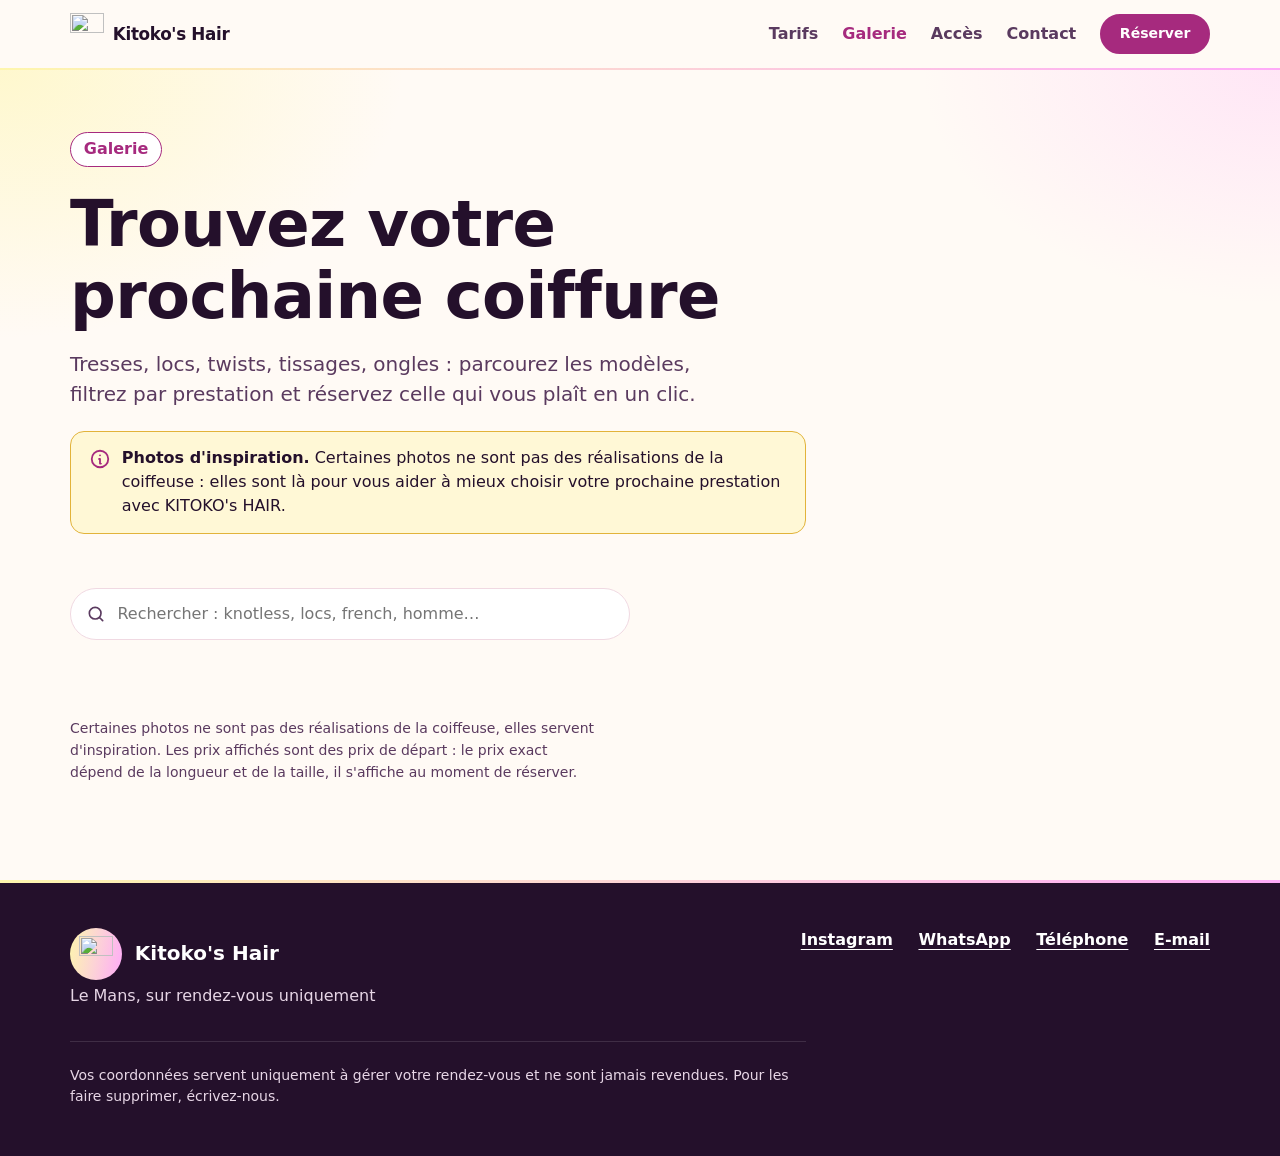
==== galerie.html @ 74fdc3ea "Catalogue et galerie : French curly et Shuku à part, Passion twist par longueur et taille, Pose de f" ====
<!doctype html>
<html lang="fr">
<head>
  <meta charset="utf-8">
  <meta name="viewport" content="width=device-width, initial-scale=1">
  <title>Galerie — KITOKO's HAIR, tresses, locs et ongles au Mans</title>
  <meta name="description" content="Photos des coiffures, tresses, locs, twists, tissages et ongles proposés par KITOKO's HAIR au Mans. Filtrez par prestation et réservez en ligne.">
  <meta name="theme-color" content="#24102B">
  <meta property="og:title" content="Galerie — KITOKO's HAIR">
  <meta property="og:description" content="Trouvez votre prochaine coiffure en images, puis réservez en ligne.">
  <meta property="og:type" content="website">
  <meta property="og:image" content="https://kitokoshair.github.io/assets/img/og-image.jpg">
  <meta property="og:url" content="https://kitokoshair.github.io/galerie.html">
  <link rel="icon" href="assets/img/favicon.png" type="image/png">
  <link rel="apple-touch-icon" href="assets/img/apple-touch-icon.png">
  <link rel="manifest" href="manifest.webmanifest">
  <meta name="apple-mobile-web-app-capable" content="yes">
  <meta name="mobile-web-app-capable" content="yes">
  <meta name="apple-mobile-web-app-title" content="Kitoko's Hair">
  <meta name="apple-mobile-web-app-status-bar-style" content="default">
  <link rel="preload" href="assets/fonts/unbounded-latin-wght-normal.woff2" as="font" type="font/woff2" crossorigin>
  <link rel="preload" href="assets/fonts/figtree-latin-wght-normal.woff2" as="font" type="font/woff2" crossorigin>
  <link rel="stylesheet" href="assets/css/style.css?v=20261115a">
</head>
<body class="page-galerie">
  <a class="skip" href="#galerie">Aller aux photos</a>

  <header class="top">
    <div class="wrap top__inner">
      <a class="brand" href="index.html" aria-label="KITOKO's HAIR, accueil">
        <img class="brand__mark" src="assets/img/kitoko-mark.png" alt="" width="112" height="139">
        <span class="brand__name">Kitoko's Hair</span>
      </a>
      <nav class="nav" aria-label="Navigation principale">
        <a href="index.html#tarifs">Tarifs</a>
        <a href="galerie.html" aria-current="page">Galerie</a>
        <a href="index.html#acces">Accès</a>
        <a href="index.html#contact">Contact</a>
      </nav>
      <a class="btn btn--small" href="index.html#reserver">Réserver</a>
    </div>
  </header>

  <main id="galerie">
    <section class="gallery-hero">
      <div class="wrap">
        <p class="hero__place">Galerie</p>
        <h1>Trouvez votre prochaine coiffure</h1>
        <p class="gallery-hero__lead">Tresses, locs, twists, tissages, ongles&nbsp;: parcourez les modèles, filtrez par prestation et réservez celle qui vous plaît en un clic.</p>
        <p class="inspi-note" role="note">
          <svg aria-hidden="true" width="22" height="22" viewBox="0 0 24 24" fill="none" stroke="currentColor" stroke-width="2" stroke-linecap="round" stroke-linejoin="round"><circle cx="12" cy="12" r="9"/><path d="M12 8h.01M11 12h1v5h1"/></svg>
          <span><strong>Photos d'inspiration.</strong> Certaines photos ne sont pas des réalisations de la coiffeuse&nbsp;: elles sont là pour vous aider à mieux choisir votre prochaine prestation avec KITOKO's HAIR.</span>
        </p>
      </div>
    </section>

    <section class="section gallery" aria-label="Photos des prestations">
      <div class="wrap">
        <div class="gallery__tools">
          <div class="gallery__search">
            <label class="visually-hidden" for="gallery-search">Rechercher une prestation</label>
            <svg aria-hidden="true" width="20" height="20" viewBox="0 0 24 24" fill="none" stroke="currentColor" stroke-width="2" stroke-linecap="round"><circle cx="11" cy="11" r="7"/><path d="M20 20l-3.5-3.5"/></svg>
            <input id="gallery-search" type="search" placeholder="Rechercher : knotless, locs, french, homme…" autocomplete="off" data-search>
            <button type="button" class="gallery__clear" aria-label="Effacer la recherche" data-search-clear hidden>
              <svg aria-hidden="true" width="18" height="18" viewBox="0 0 24 24" fill="none" stroke="currentColor" stroke-width="2.2" stroke-linecap="round"><path d="M6 6l12 12M18 6L6 18"/></svg>
            </button>
          </div>
          <div class="filters" role="group" aria-label="Filtrer par type de prestation" data-filters></div>
        </div>

        <p class="gallery__count" aria-live="polite" data-count></p>
        <ul class="shots" data-grid></ul>
        <div class="gallery__empty" data-empty hidden>
          <p><strong>Aucune photo ne correspond.</strong> Essayez un autre mot ou choisissez «&nbsp;Tout&nbsp;».</p>
          <p>Vous cherchez un modèle précis&nbsp;? Envoyez une photo à la coiffeuse sur Instagram ou WhatsApp, ou ajoutez le lien de la photo au moment de réserver.</p>
        </div>
        <p class="gallery__note">Certaines photos ne sont pas des réalisations de la coiffeuse, elles servent d'inspiration. Les prix affichés sont des prix de départ&nbsp;: le prix exact dépend de la longueur et de la taille, il s'affiche au moment de réserver.</p>
      </div>
    </section>
  </main>

  <dialog class="viewer" data-viewer aria-labelledby="viewer-title">
    <div class="viewer__box">
      <button type="button" class="viewer__close" aria-label="Fermer" data-viewer-close>
        <svg aria-hidden="true" width="22" height="22" viewBox="0 0 24 24" fill="none" stroke="currentColor" stroke-width="2.2" stroke-linecap="round"><path d="M6 6l12 12M18 6L6 18"/></svg>
      </button>
      <figure class="viewer__figure">
        <img data-viewer-img alt="">
      </figure>
      <div class="viewer__bar">
        <button type="button" class="viewer__nav" aria-label="Photo précédente" data-viewer-prev>
          <svg aria-hidden="true" width="22" height="22" viewBox="0 0 24 24" fill="none" stroke="currentColor" stroke-width="2.2" stroke-linecap="round" stroke-linejoin="round"><path d="M15 18l-6-6 6-6"/></svg>
        </button>
        <div class="viewer__info">
          <h2 id="viewer-title" data-viewer-title></h2>
          <p><span data-viewer-meta></span> · <span data-viewer-pos></span> · Photo d'inspiration</p>
        </div>
        <a class="btn btn--small" data-viewer-book href="index.html#reserver">Réserver</a>
        <button type="button" class="viewer__nav" aria-label="Photo suivante" data-viewer-next>
          <svg aria-hidden="true" width="22" height="22" viewBox="0 0 24 24" fill="none" stroke="currentColor" stroke-width="2.2" stroke-linecap="round" stroke-linejoin="round"><path d="M9 18l6-6-6-6"/></svg>
        </button>
      </div>
    </div>
  </dialog>

  <footer class="foot" id="contact">
    <div class="wrap foot__grid">
      <div>
        <p class="foot__brand"><span class="foot__mark"><img src="assets/img/kitoko-mark.png" alt="" width="112" height="139"></span>Kitoko's Hair</p>
        <p class="foot__city"><span data-city>Le Mans</span>, sur rendez-vous uniquement</p>
      </div>
      <ul class="foot__links">
        <li><a data-instagram href="#" rel="noopener">Instagram</a></li>
        <li><a data-whatsapp href="#" rel="noopener">WhatsApp</a></li>
        <li><a data-phone href="#">Téléphone</a></li>
        <li><a data-email href="#">E-mail</a></li>
      </ul>
      <button class="install-btn install-btn--foot" type="button" data-install hidden><svg aria-hidden="true" width="18" height="18" viewBox="0 0 24 24" fill="none" stroke="currentColor" stroke-width="2" stroke-linecap="round" stroke-linejoin="round"><rect x="6" y="2" width="12" height="20" rx="3"/><path d="M12 7v7M9 11l3 3 3-3"/></svg>Installer l'appli Kitoko's Hair</button>
      <p class="foot__legal">Vos coordonnées servent uniquement à gérer votre rendez-vous et ne sont jamais revendues. Pour les faire supprimer, écrivez-nous.</p>
    </div>
  </footer>

  <script src="assets/js/config.js?v=20261115a"></script>
  <script src="assets/js/services.js?v=20261115a"></script>
  <script src="assets/js/galerie-data.js?v=20261115a"></script>
  <script src="assets/js/galerie.js?v=20261115a"></script>
  <script src="assets/js/pwa.js?v=20261115a"></script>
</body>
</html>
---- assets/css/style.css ----
/* ─────────────────────────────────────────────────────────────
   KITOKO's HAIR — feuille de style
   Palette tirée du logo : encre aubergine, beurre, rose poudré, orchidée
   ───────────────────────────────────────────────────────────── */
/* Polices hébergées sur le site (pas d'appel à Google Fonts : plus rapide et conforme RGPD) */
@font-face { font-family: "Unbounded"; src: url("../fonts/unbounded-latin-wght-normal.woff2") format("woff2-variations"); font-weight: 200 900; font-display: swap; }
@font-face { font-family: "Figtree"; src: url("../fonts/figtree-latin-wght-normal.woff2") format("woff2-variations"); font-weight: 300 900; font-display: swap; }

:root {
  /* Couleurs du logo */
  --butter: #FEF6AD;
  --blush: #FCD3D6;
  --orchid: #FEAAF8;
  --brand-gradient: linear-gradient(100deg, var(--butter) 0%, var(--blush) 50%, var(--orchid) 100%);

  --ink: #24102B;          /* trait du logo */
  --ink-2: #3A1A45;
  --ink-soft: #5A3A5F;
  --paper: #FFFAF5;        /* ivoire légèrement beurré */
  --mist: #FDF0F2;         /* rose poudré très clair */
  --line: #F0D9E2;
  --fuchsia: #A62A7E;      /* orchidée profonde (lisible sur fond clair) */
  --fuchsia-deep: #84195F;
  --gold: #E2B33A;
  --gold-soft: #FFF8D6;
  --white: #FFFFFF;
  --ok: #1F7A4D;
  --err: #B3261E;

  --display: "Unbounded", "Arial Black", system-ui, sans-serif;
  --body: "Figtree", system-ui, -apple-system, "Segoe UI", sans-serif;

  --step--1: 0.875rem;
  --step-0: 1rem;
  --step-1: 1.25rem;
  --step-2: 1.6rem;
  --step-3: clamp(1.9rem, 1.4rem + 2vw, 2.6rem);
  --step-4: clamp(2.3rem, 1.4rem + 3.8vw, 4rem);

  --radius-s: 8px;
  --radius-m: 14px;
  --radius-l: 28px;
  --wrap: 1140px;
}

[hidden] { display: none !important; }
*, *::before, *::after { box-sizing: border-box; }
html { scroll-behavior: smooth; -webkit-text-size-adjust: 100%; }
body {
  margin: 0;
  font-family: var(--body);
  font-size: var(--step-0);
  line-height: 1.55;
  color: var(--ink);
  background: var(--paper);
}
img, svg { display: block; max-width: 100%; }
a { color: inherit; }
h1, h2, h3 { font-family: var(--display); font-weight: 600; line-height: 1.12; margin: 0; letter-spacing: -0.01em; }
p { margin: 0; }
button, input, select, textarea { font: inherit; color: inherit; }

.wrap { width: min(100% - 2.5rem, var(--wrap)); margin-inline: auto; }

:focus-visible { outline: 3px solid var(--gold); outline-offset: 3px; border-radius: 4px; }

.skip {
  position: absolute; left: 1rem; top: -4rem; z-index: 50;
  background: var(--ink); color: var(--white); padding: .6rem 1rem; border-radius: var(--radius-s);
}
.skip:focus { top: 1rem; }

/* ───────── Boutons ───────── */
.btn {
  display: inline-flex; align-items: center; justify-content: center; gap: .5rem;
  min-height: 48px; padding: .75rem 1.4rem;
  border: 2px solid var(--fuchsia); border-radius: 999px;
  background: var(--fuchsia); color: var(--white);
  font-weight: 700; text-decoration: none; cursor: pointer;
  transition: background-color .15s, border-color .15s, color .15s;
}
.btn:hover { background: var(--fuchsia-deep); border-color: var(--fuchsia-deep); }
.btn:disabled { opacity: .45; cursor: not-allowed; }
.btn--ghost { background: transparent; color: var(--ink); border-color: var(--ink); }
.btn--ghost:hover { background: var(--ink); color: var(--white); border-color: var(--ink); }
.btn--small { min-height: 40px; padding: .45rem 1.1rem; font-size: var(--step--1); }

/* ───────── En-tête ───────── */
.top {
  position: sticky; top: 0; z-index: 20;
  background: rgba(255, 250, 245, .9);
  backdrop-filter: saturate(1.4) blur(10px);
}
/* Filet signature aux couleurs du logo */
.top::after { content: ""; position: absolute; left: 0; right: 0; bottom: -2px; height: 2px; background: var(--brand-gradient); }
.top__inner { display: flex; align-items: center; gap: 1.5rem; min-height: 68px; }
.brand { display: flex; align-items: center; gap: .55rem; text-decoration: none; margin-right: auto; }
.brand__mark { width: 34px; height: auto; }
.brand__name { font-family: var(--display); font-weight: 700; font-size: 1.05rem; letter-spacing: -0.02em; }
.nav { display: flex; gap: 1.5rem; }
.nav a { text-decoration: none; font-weight: 600; color: var(--ink-soft); }
.nav a:hover { color: var(--ink); text-decoration: underline; text-underline-offset: 4px; }

/* ───────── Accueil ───────── */
.hero {
  padding: clamp(2.5rem, 6vw, 5rem) 0 clamp(3rem, 6vw, 5rem); overflow: hidden;
  /* Halos doux côté texte : le logo garde un fond neutre pour bien ressortir */
  background:
    radial-gradient(45% 55% at 0% 0%, rgba(254, 246, 173, .55), transparent 70%),
    radial-gradient(40% 50% at 30% 100%, rgba(252, 211, 214, .45), transparent 70%),
    var(--paper);
}
.hero__grid { display: grid; grid-template-columns: 1.25fr .75fr; gap: 3rem; align-items: center; }
.hero__place {
  display: inline-block; font-weight: 700; color: var(--fuchsia); background: var(--white);
  padding: .25rem .8rem; border: 1.5px solid currentColor; border-radius: 999px; margin-bottom: 1.4rem;
}
.hero h1 { font-size: var(--step-4); max-width: 13ch; }
.hero__lead { margin-top: 1.4rem; font-size: var(--step-1); line-height: 1.5; color: var(--ink-soft); max-width: 34rem; }
.hero__actions { display: flex; flex-wrap: wrap; gap: .8rem; margin-top: 2rem; }
.hero__facts { display: flex; flex-wrap: wrap; gap: 0; margin: 2.6rem 0 0; }
.hero__facts div { padding: 0 1.5rem; border-left: 2px solid var(--line); }
.hero__facts div:first-child { padding-left: 0; border-left: 0; }
.hero__facts dt { font-size: var(--step--1); color: var(--ink-soft); }
.hero__facts dd { margin: .1rem 0 0; font-family: var(--display); font-weight: 600; font-size: var(--step-1); }

/* Logo de la marque sur un disque reprenant son dégradé jaune → rose */
.hero__logo {
  position: relative; margin: 0 auto; width: min(100%, 440px); aspect-ratio: 1; display: grid; place-items: center;
  transform: perspective(900px) rotateX(var(--rx, 0deg)) rotateY(var(--ry, 0deg)); transition: transform .5s cubic-bezier(.2,.7,.2,1);
}
.hero__logo::before {
  content: ""; position: absolute; inset: 0; border-radius: 50%;
  background: linear-gradient(100deg, #FEF6AD 0%, #FCD3D6 30%, #FEAAF8 55%, #FCD3D6 78%, #FEF6AD 100%);
  background-size: 260% 100%;
  /* Liseré blanc + ombre encre : le disque se détache du fond */
  box-shadow: 0 0 0 8px var(--white), 0 0 0 9px var(--line), 0 34px 70px -30px rgba(36, 16, 43, .5);
  animation: disc 1.1s cubic-bezier(.2,.7,.2,1) both, sheen 10s 1.2s ease-in-out infinite alternate;
}
/* Orbite de perles, comme des perles de tresses */
.hero__orbit {
  position: absolute; inset: -6%; border-radius: 50%; border: 1.5px dashed rgba(166, 42, 126, .3);
  animation: appear 1s .9s both, orbit 30s linear infinite;
}
.hero__orbit i { position: absolute; border-radius: 50%; translate: -50% -50%; box-shadow: inset -2px -3px 4px rgba(0,0,0,.18), inset 2px 2px 3px rgba(255,255,255,.6); }
.hero__orbit i:nth-child(1) { left: 50%; top: 0; width: 18px; height: 18px; background: var(--gold); }
.hero__orbit i:nth-child(2) { left: 93.3%; top: 75%; width: 13px; height: 13px; background: var(--fuchsia); }
.hero__orbit i:nth-child(3) { left: 6.7%; top: 75%; width: 10px; height: 10px; background: var(--ink); }
.hero__logo img {
  position: relative; width: 68%; height: auto; translate: 0 2%;
  animation: rise 1.1s .15s cubic-bezier(.2,.7,.2,1) both, float 6s 1.3s ease-in-out infinite;
}
@keyframes disc { from { transform: scale(.85); opacity: 0; } }
@keyframes rise { from { translate: 0 10%; opacity: 0; } to { translate: 0 2%; opacity: 1; } }
@keyframes float { 0%, 100% { translate: 0 2%; } 50% { translate: 0 -1.5%; } }
@keyframes sheen { from { background-position: 0% 50%; } to { background-position: 100% 50%; } }
@keyframes orbit { to { rotate: 360deg; } }
@keyframes appear { from { opacity: 0; scale: .9; } }

/* ───────── Sections ───────── */
.section { padding: clamp(3.5rem, 8vw, 6rem) 0; scroll-margin-top: 68px; }
.foot { scroll-margin-top: 68px; }
.section__head { display: grid; grid-template-columns: minmax(0, .9fr) minmax(0, 1.1fr); gap: 2rem; align-items: end; margin-bottom: 2.5rem; }
.section__head h2 { font-size: var(--step-3); }
.section__head p { color: var(--ink-soft); max-width: 36rem; }

/* ───────── Tarifs ───────── */
#tarifs { background: var(--mist); }
.tabs { display: flex; flex-wrap: wrap; gap: .5rem; margin-bottom: 1.8rem; }
.tab {
  min-height: 44px; padding: .5rem 1.1rem; border-radius: 999px; cursor: pointer;
  border: 1.5px solid var(--line); background: var(--white); font-weight: 600; color: var(--ink-soft);
}
.tab:hover { border-color: var(--ink); color: var(--ink); }
.tab[aria-selected="true"] { background: var(--ink); color: var(--white); border-color: var(--ink); }

.price-panel { display: grid; grid-template-columns: repeat(auto-fill, minmax(320px, 1fr)); gap: 1.25rem; align-items: start; }
.price-card {
  position: relative; overflow: hidden; background: var(--white); border: 1px solid var(--line); border-radius: var(--radius-m); padding: 1.4rem 1.5rem 1.2rem;
  transition: transform .2s ease, box-shadow .2s ease, border-color .2s ease;
}
.price-card::before { content: ""; position: absolute; inset: 0 0 auto; height: 4px; background: var(--brand-gradient); }
.price-card:hover { transform: translateY(-2px); border-color: var(--blush); box-shadow: 0 14px 30px -18px rgba(36, 16, 43, .35); }
.price-card h3 { font-size: var(--step-1); margin-bottom: .9rem; }
.price-table { width: 100%; border-collapse: collapse; font-variant-numeric: tabular-nums; }
.price-table th, .price-table td { padding: .55rem .25rem; text-align: right; border-bottom: 1px solid var(--mist); }
.price-table th:first-child, .price-table td:first-child { text-align: left; }
.price-table thead th { font-size: var(--step--1); color: var(--ink-soft); font-weight: 600; }
.price-table tbody tr:last-child td { border-bottom: 0; }
.price-table td { font-weight: 600; }
.price-table td:first-child { font-weight: 500; }
.price-card--single { display: flex; flex-direction: column; justify-content: space-between; gap: .4rem; }
.price-card__row { display: flex; align-items: baseline; justify-content: space-between; gap: 1rem; }
.price-card--single h3 { margin-bottom: 0; }
.price-card--single .price-card__book { align-self: flex-start; }
.price-card__note { margin: .7rem 0 0; font-size: var(--step--1); color: var(--ink-soft); }
.price-card--single .price-card__note { margin: 0; }
.field-note { margin: -.3rem 0 1rem; padding: .55rem .8rem; border-radius: var(--radius-s); background: var(--mist); font-size: var(--step--1); color: var(--ink-soft); }
.price-card__price { font-family: var(--display); font-weight: 600; font-size: var(--step-1); white-space: nowrap; font-variant-numeric: tabular-nums; }
.price-card__book {
  margin-top: .9rem; background: none; border: 0; padding: .3rem 0; cursor: pointer;
  color: var(--fuchsia); font-weight: 700; text-decoration: underline; text-underline-offset: 3px;
}

.extras-note { margin-top: 2.4rem; padding-top: 1.6rem; border-top: 1px solid var(--line); display: grid; grid-template-columns: 12rem 1fr; gap: 1.5rem; }
.extras-note h3 { font-size: var(--step-0); }
.extras-list { list-style: none; margin: 0; padding: 0; display: flex; flex-wrap: wrap; gap: .5rem 1.6rem; }
.extras-list li { color: var(--ink-soft); }
.extras-list b { color: var(--ink); }

/* ───────── Réservation ───────── */
.section--booking {
  color: var(--white);
  background:
    radial-gradient(55% 60% at 100% 0%, rgba(254, 170, 248, .18), transparent 65%),
    radial-gradient(45% 50% at 0% 100%, rgba(254, 246, 173, .10), transparent 65%),
    linear-gradient(180deg, var(--ink), var(--ink-2));
}
.section__head--light p { color: #E7D6E6; }

.booker {
  scroll-margin-top: 84px;
  display: grid; grid-template-columns: 1fr 300px; grid-template-areas: "steps steps" "body summary";
  gap: 0; background: var(--paper); color: var(--ink); border-radius: var(--radius-l); overflow: hidden;
}
.steps {
  grid-area: steps; list-style: none; margin: 0; padding: 0 1.5rem;
  display: flex; gap: 0; border-bottom: 1px solid var(--line); background: var(--white);
}
.steps li {
  display: flex; align-items: center; gap: .55rem; padding: 1.1rem 1rem 1rem;
  font-weight: 600; color: #9C879A; border-bottom: 3px solid transparent; margin-bottom: -1px;
}
.steps li span {
  display: grid; place-items: center; width: 26px; height: 26px; border-radius: 50%;
  border: 1.5px solid currentColor; font-size: .8rem;
}
.steps li[aria-current="step"] { color: var(--ink); border-bottom-color: var(--fuchsia); }
.steps li[aria-current="step"] span { background: var(--fuchsia); border-color: var(--fuchsia); color: var(--white); }
.steps li.is-done { color: var(--ink-soft); }
.steps li.is-done span { background: var(--ink-soft); border-color: var(--ink-soft); color: var(--white); }

.booker__body { grid-area: body; padding: 2rem clamp(1.25rem, 3vw, 2.5rem) 2.2rem; min-width: 0; }
.step fieldset { border: 0; margin: 0; padding: 0; display: grid; gap: 1.4rem; min-width: 0; }
.step legend { font-family: var(--display); font-weight: 600; font-size: var(--step-2); margin-bottom: 1.4rem; padding: 0; }
.step__foot { display: flex; align-items: center; justify-content: flex-end; gap: .8rem; margin-top: 2rem; flex-wrap: wrap; }
.step__foot .total { margin-right: auto; display: grid; }
.total span { font-size: var(--step--1); color: var(--ink-soft); }
.total strong { font-family: var(--display); font-size: var(--step-2); font-weight: 600; font-variant-numeric: tabular-nums; }

.field { display: grid; gap: .45rem; }
.field > span { font-weight: 600; }
.field small { font-weight: 400; color: var(--ink-soft); }
.field input, .field select, .field textarea {
  width: 100%; min-height: 48px; padding: .7rem .9rem;
  border: 1.5px solid var(--line); border-radius: var(--radius-s); background: var(--white);
}
.field textarea { resize: vertical; }
.field input:focus, .field select:focus, .field textarea:focus { border-color: var(--ink); outline: none; box-shadow: 0 0 0 3px var(--gold-soft); }
.field input[aria-invalid="true"] { border-color: var(--err); }
.field--hp { position: absolute; left: -9999px; width: 1px; height: 1px; overflow: hidden; }
.grid2 { display: grid; grid-template-columns: 1fr 1fr; gap: 1rem 1.2rem; }

.chips { display: flex; flex-wrap: wrap; gap: .5rem; }
.chip { position: relative; }
.chip input { position: absolute; opacity: 0; inset: 0; margin: 0; cursor: pointer; }
.chip span {
  display: inline-flex; align-items: baseline; gap: .45rem; min-height: 44px; padding: .6rem 1rem;
  border: 1.5px solid var(--line); border-radius: var(--radius-s); background: var(--white); font-weight: 600; cursor: pointer;
}
.chip small { font-weight: 500; color: var(--ink-soft); }
.chip input:checked + span { border-color: var(--ink); background: var(--ink); color: var(--white); }
.chip input:checked + span small { color: var(--gold-soft); }
.chip input:focus-visible + span { outline: 3px solid var(--gold); outline-offset: 2px; }

.checks { display: grid; grid-template-columns: repeat(auto-fill, minmax(230px, 1fr)); gap: .5rem; }
.check {
  display: flex; align-items: center; gap: .7rem; padding: .7rem .9rem; min-height: 48px;
  border: 1.5px solid var(--line); border-radius: var(--radius-s); background: var(--white); cursor: pointer;
}
.check input { width: 20px; height: 20px; accent-color: var(--fuchsia); flex: none; }
.check b { margin-left: auto; font-variant-numeric: tabular-nums; }
.check:has(input:checked) { border-color: var(--ink); }

.consent { display: flex; gap: .7rem; align-items: flex-start; }
.consent input { width: 20px; height: 20px; margin-top: .15rem; accent-color: var(--fuchsia); flex: none; }

/* Calendrier */
.cal { border: 1px solid var(--line); border-radius: var(--radius-m); background: var(--white); padding: 1rem; max-width: 460px; }
.cal__head { display: flex; align-items: center; justify-content: space-between; margin-bottom: .6rem; }
.cal__month { font-family: var(--display); font-weight: 600; text-transform: capitalize; }
.cal__nav { width: 44px; height: 44px; border-radius: 50%; border: 1.5px solid var(--line); background: var(--white); font-size: 1.3rem; cursor: pointer; }
.cal__nav:hover:not(:disabled) { border-color: var(--ink); }
.cal__nav:disabled { opacity: .3; cursor: default; }
.cal__grid { display: grid; grid-template-columns: repeat(7, 1fr); gap: 4px; }
.cal__dow { text-align: center; font-size: .78rem; font-weight: 600; color: var(--ink-soft); padding: .3rem 0; }
.cal__day {
  aspect-ratio: 1; min-height: 40px; border-radius: var(--radius-s); border: 1.5px solid transparent;
  background: none; font-weight: 600; font-variant-numeric: tabular-nums; cursor: pointer; position: relative;
}
.cal__day:disabled { color: #C9B8C6; cursor: default; }
.cal__day.is-open { background: var(--mist); }
.cal__day.is-open::after { content: ""; position: absolute; left: 50%; bottom: 6px; width: 5px; height: 5px; margin-left: -2.5px; border-radius: 50%; background: var(--fuchsia); }
.cal__day.is-open:hover { border-color: var(--ink); }
.cal__day[aria-pressed="true"] { background: var(--ink); color: var(--white); }
.cal__day[aria-pressed="true"]::after { background: var(--gold); }
.cal-note { margin: 0 0 1rem; max-width: 460px; padding: .75rem 1rem; border-radius: var(--radius-s); background: var(--gold-soft); border: 1.5px solid var(--gold); color: var(--ink); font-size: var(--step--1); line-height: 1.5; }
.cal__status { margin-top: .6rem; font-size: var(--step--1); color: var(--ink-soft); min-height: 1.4em; }

.slots__title { font-weight: 600; margin-bottom: .6rem; }
.slots__list { display: flex; flex-wrap: wrap; gap: .5rem; }

.meches-note { margin-top: .2rem; padding: .9rem 1rem; border-radius: var(--radius-s); background: var(--gold-soft); border: 1.5px solid var(--gold); color: var(--ink); line-height: 1.5; }
.meches-note a { color: var(--fuchsia); font-weight: 700; }
.form-error { margin-top: 1rem; padding: .8rem 1rem; border-radius: var(--radius-s); background: #FBE9E7; color: var(--err); font-weight: 600; }

/* Récapitulatif latéral */
.summary { grid-area: summary; padding: 2rem 1.6rem; background: var(--mist); border-left: 1px solid var(--line); }
.summary h3 { font-size: var(--step-1); margin-bottom: 1.2rem; }
.summary__list { margin: 0; display: grid; gap: .9rem; }
.summary__list dt { font-size: var(--step--1); color: var(--ink-soft); }
.summary__list dd { margin: .1rem 0 0; font-weight: 600; }
.summary__total { padding-top: .9rem; border-top: 1.5px solid var(--line); }
.summary__total dd { font-family: var(--display); font-size: var(--step-2); font-variant-numeric: tabular-nums; }
.summary__note { margin-top: 1.2rem; font-size: var(--step--1); color: var(--ink-soft); }

/* Confirmation */
.step--done h3 { font-size: var(--step-2); margin-bottom: .8rem; }
.step--done > p { color: var(--ink-soft); max-width: 38rem; }
.step--done:focus { outline: none; }
.recap { margin: 1.6rem 0 0; display: grid; grid-template-columns: max-content 1fr; gap: .5rem 1.5rem; }
.recap dt { color: var(--ink-soft); }
.recap dd { margin: 0; font-weight: 600; }
.deposit { margin-top: 1.8rem; padding: 1.3rem 1.4rem; border-radius: var(--radius-m); background: var(--white); border: 1.5px solid var(--gold); }
.deposit p + p { margin-top: .5rem; }
.deposit .btn { margin-top: 1rem; }

.demo-banner { margin-top: 1.2rem; text-align: center; color: var(--gold-soft); font-size: var(--step--1); }

/* ───────── Infos ───────── */
.rules { display: grid; grid-template-columns: repeat(3, 1fr); gap: 2.5rem; }
.rules article { border-top: 3px solid var(--ink); padding-top: 1.2rem; }
.rules h3 { font-size: var(--step-1); margin-bottom: 1rem; }
.rules ul { margin: 0; padding-left: 1.1rem; display: grid; gap: .65rem; color: var(--ink-soft); }
.rules strong { color: var(--ink); }

/* ───────── Accès / plan ───────── */
.section--acces { background: var(--mist); }
.acces { display: grid; grid-template-columns: minmax(0, 400px) minmax(0, 1fr); gap: 1.5rem; align-items: stretch; }
.acces__panel { display: flex; flex-direction: column; gap: 1rem; }
.acces__form { display: flex; flex-direction: column; gap: .55rem; padding: 1.3rem; background: var(--white); border: 1px solid var(--line); border-radius: var(--radius-m); }
.acces__form label { font-weight: 700; }
.acces__row { display: flex; gap: .5rem; }
.acces__row input {
  flex: 1; min-width: 0; min-height: 48px; padding: .6rem .9rem;
  border: 1.5px solid var(--line); border-radius: var(--radius-s); background: var(--paper);
}
.acces__row input:focus { outline: none; border-color: var(--fuchsia); box-shadow: 0 0 0 3px rgba(166, 42, 126, .15); }
.acces__locate {
  align-self: flex-start; display: inline-flex; align-items: center; gap: .45rem; min-height: 44px;
  padding: .3rem 0; background: none; border: 0; color: var(--fuchsia); font-weight: 700; cursor: pointer;
}
.acces__locate:hover { color: var(--fuchsia-deep); text-decoration: underline; text-underline-offset: 3px; }
.acces__locate:disabled, .acces__row .btn:disabled { opacity: .55; cursor: progress; }
.acces__status { min-height: 1.4em; font-size: var(--step--1); color: var(--ink-soft); }
.acces__summary { font-family: var(--display); font-weight: 500; font-size: var(--step-1); line-height: 1.35; }
.acces__summary strong { color: var(--fuchsia); font-weight: 700; }
.acces__modes { display: grid; grid-template-columns: repeat(3, minmax(0, 1fr)); gap: .6rem; margin-top: 1rem; }
.mode {
  display: flex; flex-direction: column; align-items: flex-start; gap: .15rem; padding: .85rem .8rem;
  background: var(--white); border: 1.5px solid var(--line); border-radius: var(--radius-m);
  color: var(--ink); text-align: left; text-decoration: none; cursor: pointer;
  transition: border-color .15s, box-shadow .15s, transform .15s;
}
.mode svg { color: var(--fuchsia); margin-bottom: .2rem; }
.mode:hover { border-color: var(--blush); transform: translateY(-1px); box-shadow: 0 10px 22px -16px rgba(36, 16, 43, .4); }
.mode[aria-pressed="true"] { border-color: var(--ink); box-shadow: inset 0 0 0 1px var(--ink); }
.mode__label { font-size: var(--step--1); color: var(--ink-soft); font-weight: 600; }
.mode__time { font-family: var(--display); font-weight: 600; font-size: var(--step-1); }
.mode--link .mode__time { font-size: var(--step-0); padding-top: .2rem; }
.mode__dist { font-size: var(--step--1); color: var(--ink-soft); }
.acces__privacy { margin-top: auto; font-size: var(--step--1); color: var(--ink-soft); }
.acces__map {
  min-height: 460px; border-radius: var(--radius-l); overflow: hidden; border: 1px solid var(--line);
  background: var(--white); box-shadow: 0 24px 50px -34px rgba(36, 16, 43, .5); z-index: 0;
}
.acces__map .leaflet-tile-pane { filter: saturate(.75) contrast(.97); }
.acces__map .leaflet-control-attribution { font-size: 11px; }
.map-pin--salon .map-pin__disc {
  display: grid; place-items: center; width: 52px; height: 52px; border-radius: 50%;
  background: var(--brand-gradient); box-shadow: 0 0 0 3px var(--white), 0 8px 18px -6px rgba(36, 16, 43, .55);
}
.acces__map .map-pin--salon img { width: 32px !important; height: auto !important; max-width: none; margin-top: 3px; }
.map-pin--you span {
  display: block; width: 22px; height: 22px; border-radius: 50%; background: var(--ink);
  box-shadow: 0 0 0 4px var(--white), 0 0 0 9px rgba(36, 16, 43, .18);
}
.is-loading .acces__status::before {
  content: ""; display: inline-block; width: .8em; height: .8em; margin-right: .45em; vertical-align: -.05em;
  border: 2px solid var(--line); border-top-color: var(--fuchsia); border-radius: 50%; animation: spin .8s linear infinite;
}
@keyframes spin { to { transform: rotate(360deg); } }

/* ───────── Application installable ───────── */
.install-btn {
  display: inline-flex; align-items: center; gap: .5rem; min-height: 44px; margin-top: 1.1rem; padding: .4rem .2rem;
  background: none; border: 0; color: var(--fuchsia); font-weight: 700; cursor: pointer;
}
.install-btn[hidden] { display: none !important; }
.install-btn:hover { color: var(--fuchsia-deep); text-decoration: underline; text-underline-offset: 3px; }
.install-btn--foot {
  margin-top: 0; padding: .5rem 1rem; border: 1.5px solid rgba(255, 255, 255, .35); border-radius: 999px; color: var(--white);
}
.install-btn--foot:hover { color: var(--ink); background: var(--butter); border-color: var(--butter); text-decoration: none; }
.install-help {
  width: min(100% - 2rem, 420px); padding: 1.6rem 1.5rem 1.4rem; border: 0; border-radius: var(--radius-l);
  background: var(--paper); color: var(--ink); box-shadow: 0 30px 60px -20px rgba(36, 16, 43, .5);
}
.install-help::backdrop { background: rgba(20, 8, 24, .6); backdrop-filter: blur(3px); }
.install-help h2 { font-size: var(--step-1); line-height: 1.3; margin: .6rem 0 .9rem; }
.install-help p { color: var(--ink-soft); margin-bottom: 1.2rem; }
.install-help__icon img { display: block; border-radius: 16px; box-shadow: 0 8px 18px -8px rgba(36, 16, 43, .5); }
.install-help__steps { list-style: none; margin: 0 0 1.3rem; padding: 0; display: grid; gap: .75rem; counter-reset: s; }
.install-help__steps li { display: flex; align-items: center; gap: .75rem; line-height: 1.4; }
.install-help__steps .install-help__key {
  flex: none; display: grid; place-items: center; width: 40px; height: 40px; border-radius: 12px;
  background: var(--white); border: 1px solid var(--line); color: #1A73E8; font-size: .8rem;
}
.install-help .btn { width: 100%; justify-content: center; }
/* En mode application : pas de lien « installer », et un peu d'air en haut sur iPhone */
.is-app .install-btn { display: none !important; }
.is-app .top { padding-top: env(safe-area-inset-top); }
.offline { min-height: 100vh; display: grid; place-content: center; justify-items: center; gap: 1rem; padding: 2rem; text-align: center; max-width: 30rem; margin: 0 auto; }
.offline__mark { display: grid; place-items: center; width: 96px; height: 96px; border-radius: 50%; background: var(--brand-gradient); }
.offline__mark img { width: 58px; height: auto; }
.offline h1 { font-size: var(--step-3); }
.offline p { color: var(--ink-soft); }

/* ───────── Mention « photos d'inspiration » ───────── */
.inspi-note {
  display: flex; align-items: flex-start; gap: .7rem; max-width: 46rem; margin-top: 1.4rem;
  padding: .9rem 1.1rem; border-radius: var(--radius-m); background: var(--gold-soft);
  border: 1.5px solid var(--gold); color: var(--ink); line-height: 1.5;
}
.inspi-note svg { flex: none; margin-top: .1rem; color: var(--fuchsia); }
.inspi-note--compact { margin: 1.2rem auto 0; font-size: var(--step--1); padding: .7rem .95rem; }

/* ───────── Aperçu de la galerie (accueil) ───────── */
.teaser { padding-top: clamp(2.5rem, 6vw, 4.5rem); }
.teaser__grid { display: grid; grid-template-columns: 1.25fr 1fr 1fr; gap: 1rem; height: clamp(320px, 38vw, 480px); }
.teaser__tile {
  position: relative; display: block; overflow: hidden; border-radius: var(--radius-l);
  background: var(--mist); isolation: isolate; text-decoration: none; color: var(--white);
  box-shadow: 0 24px 50px -36px rgba(36, 16, 43, .6);
}
.teaser__tile:focus-visible { outline: 3px solid var(--fuchsia); outline-offset: 3px; }
/* Deux couches par photo : fond flouté + photo entière, pour ne jamais couper un montage */
.teaser__layer { position: absolute; inset: 0; opacity: 0; transition: opacity 1.1s ease; }
.teaser__layer.is-on { opacity: 1; }
.teaser__layer img { position: absolute; inset: 0; width: 100%; height: 100%; }
.teaser__layer .teaser__bg { object-fit: cover; filter: blur(22px) saturate(1.1); transform: scale(1.15); opacity: .85; }
.teaser__layer .teaser__img { object-fit: contain; transition: transform 6s ease-out; }
.teaser__layer.is-on .teaser__img { transform: scale(1.03); }
.teaser__tile:hover .teaser__layer.is-on .teaser__img { transform: scale(1.06); }
.teaser__cap {
  position: absolute; left: 0; right: 0; bottom: 0; z-index: 2; display: flex; flex-direction: column; gap: .15rem;
  padding: 2.2rem 1.1rem 1rem; background: linear-gradient(transparent, rgba(24, 9, 29, .82));
  transition: opacity .4s ease;
}
.teaser__cap small { font-size: .74rem; font-weight: 700; letter-spacing: .08em; text-transform: uppercase; color: var(--butter); }
.teaser__cap b { font-family: var(--display); font-weight: 600; font-size: var(--step-1); line-height: 1.25; }
.teaser__cap.is-changing { opacity: 0; }
.teaser__foot { display: flex; justify-content: center; margin-top: 1.8rem; }
.teaser__foot .btn { gap: .5rem; }
@media (max-width: 760px) {
  .teaser__grid { grid-template-columns: 1fr 1fr; grid-template-rows: 1.15fr 1fr; height: 600px; gap: .7rem; }
  .teaser__tile { border-radius: var(--radius-m); }
  .teaser__tile:first-child { grid-column: 1 / -1; }
  .teaser__cap { padding: 1.6rem .8rem .7rem; }
  .teaser__cap b { font-size: var(--step-0); }
  .teaser__tile:not(:first-child) .teaser__cap { padding: 1.2rem .65rem .55rem; }
  .teaser__tile:not(:first-child) .teaser__cap small { display: none; }
  .teaser__tile:not(:first-child) .teaser__cap b { font-size: .85rem; }
}
@media (prefers-reduced-motion: reduce) {
  .teaser__layer, .teaser__layer .teaser__img, .teaser__cap { transition: none; }
  .teaser__layer.is-on .teaser__img, .teaser__tile:hover .teaser__layer.is-on .teaser__img { transform: none; }
}

/* ───────── Galerie (page à part) ───────── */
.visually-hidden { position: absolute !important; width: 1px; height: 1px; overflow: hidden; clip: rect(0 0 0 0); white-space: nowrap; }
.nav a[aria-current="page"] { color: var(--fuchsia); }
.gallery-hero {
  padding: clamp(2.5rem, 5vw, 4rem) 0 1rem;
  background:
    radial-gradient(45% 80% at 0% 0%, rgba(254, 246, 173, .55), transparent 70%),
    radial-gradient(40% 70% at 100% 0%, rgba(254, 170, 248, .25), transparent 70%),
    var(--paper);
}
.gallery-hero h1 { font-size: var(--step-4); max-width: 16ch; }
.gallery-hero__lead { margin-top: 1rem; font-size: var(--step-1); line-height: 1.5; color: var(--ink-soft); max-width: 40rem; }
.gallery { padding-top: 1.5rem; }
.gallery__tools {
  position: sticky; top: 72px; z-index: 5; display: flex; flex-direction: column; gap: .8rem;
  padding: .9rem 0; background: rgba(255, 250, 245, .94); backdrop-filter: blur(8px);
}
.gallery__search { position: relative; display: flex; align-items: center; max-width: 560px; }
.gallery__search > svg { position: absolute; left: 1rem; color: var(--ink-soft); pointer-events: none; }
.gallery__search input {
  width: 100%; min-height: 52px; padding: .7rem 3rem .7rem 2.9rem; border: 1.5px solid var(--line);
  border-radius: 999px; background: var(--white); font-size: var(--step-0);
}
.gallery__search input:focus { outline: none; border-color: var(--fuchsia); box-shadow: 0 0 0 3px rgba(166, 42, 126, .15); }
.gallery__search input::-webkit-search-cancel-button { display: none; }
.gallery__clear {
  position: absolute; right: .35rem; display: grid; place-items: center; width: 44px; height: 44px;
  border: 0; border-radius: 50%; background: none; color: var(--ink-soft); cursor: pointer;
}
.gallery__clear:hover { background: var(--mist); color: var(--ink); }
.filters { display: flex; gap: .5rem; overflow-x: auto; padding-bottom: .2rem; scrollbar-width: thin; }
.filter {
  flex: none; display: inline-flex; align-items: center; gap: .45rem; min-height: 44px; padding: .45rem 1rem;
  border: 1.5px solid var(--line); border-radius: 999px; background: var(--white); color: var(--ink);
  font-weight: 600; cursor: pointer; transition: border-color .15s, background .15s, color .15s;
}
.filter small { font-size: .78rem; font-weight: 700; color: var(--ink-soft); background: var(--mist); border-radius: 999px; padding: .05rem .5rem; }
.filter:hover { border-color: var(--ink); }
.filter[aria-pressed="true"] { background: var(--ink); border-color: var(--ink); color: var(--white); }
.filter[aria-pressed="true"] small { background: rgba(255, 255, 255, .16); color: var(--white); }
.gallery__count { margin: .8rem 0 1rem; font-size: var(--step--1); color: var(--ink-soft); }
.shots { list-style: none; margin: 0; padding: 0; columns: 4 240px; column-gap: 1.1rem; }
.shot {
  break-inside: avoid; margin-bottom: 1.1rem; background: var(--white); border: 1px solid var(--line);
  border-radius: var(--radius-m); overflow: hidden; transition: transform .2s ease, box-shadow .2s ease;
}
.shot:hover { transform: translateY(-3px); box-shadow: 0 18px 34px -22px rgba(36, 16, 43, .45); }
.shot__open { display: block; width: 100%; padding: 0; border: 0; background: var(--mist); cursor: zoom-in; }
.shot__open img { display: block; width: 100%; height: auto; }
.shot__open:focus-visible { outline: 3px solid var(--fuchsia); outline-offset: -3px; }
.shot__body { padding: .8rem .95rem .95rem; }
.shot__cat { font-size: .78rem; font-weight: 700; letter-spacing: .06em; text-transform: uppercase; color: var(--fuchsia); }
.shot__title { margin: .2rem 0 .6rem; font-size: var(--step-0); font-family: var(--display); font-weight: 600; line-height: 1.3; }
.shot__foot { display: flex; align-items: center; justify-content: space-between; gap: .6rem; }
.shot__price { font-weight: 700; font-variant-numeric: tabular-nums; }
.shot__book {
  display: inline-flex; align-items: center; min-height: 40px; padding: .35rem .95rem; border-radius: 999px;
  background: var(--ink); color: var(--white); font-size: var(--step--1); font-weight: 700; text-decoration: none;
}
.shot__book:hover { background: var(--fuchsia); }
.gallery__empty { padding: 2rem; border: 1.5px dashed var(--line); border-radius: var(--radius-m); background: var(--white); display: grid; gap: .6rem; max-width: 640px; }
.gallery__note { margin-top: 2rem; font-size: var(--step--1); color: var(--ink-soft); max-width: 60ch; }
.viewer { width: min(100% - 1.5rem, 980px); max-height: calc(100vh - 1.5rem); padding: 0; border: 0; border-radius: var(--radius-l); background: var(--ink); color: var(--white); overflow: hidden; }
.viewer::backdrop { background: rgba(20, 8, 24, .82); backdrop-filter: blur(4px); }
.viewer__box { position: relative; display: flex; flex-direction: column; max-height: calc(100vh - 1.5rem); }
.viewer__figure { margin: 0; display: grid; place-items: center; min-height: 0; flex: 1; background: #1a0b20; }
.viewer__figure img { display: block; max-width: 100%; max-height: calc(100vh - 9rem); object-fit: contain; }
.viewer__close {
  position: absolute; top: .7rem; right: .7rem; z-index: 2; display: grid; place-items: center; width: 44px; height: 44px;
  border: 0; border-radius: 50%; background: rgba(36, 16, 43, .75); color: var(--white); cursor: pointer;
}
.viewer__bar { display: flex; align-items: center; gap: .8rem; padding: .8rem 1rem; }
.viewer__info { flex: 1; min-width: 0; }
.viewer__info h2 { font-size: var(--step-1); color: var(--white); }
.viewer__info p { font-size: var(--step--1); color: #E7D6E6; }
.viewer__nav {
  flex: none; display: grid; place-items: center; width: 44px; height: 44px; border: 1.5px solid rgba(255, 255, 255, .25);
  border-radius: 50%; background: none; color: var(--white); cursor: pointer;
}
.viewer__nav:hover { background: rgba(255, 255, 255, .1); }
.viewer .btn { background: var(--butter); border-color: var(--butter); color: var(--ink); }
@media (max-width: 640px) {
  .shots { columns: 2 150px; column-gap: .7rem; }
  .shot { margin-bottom: .7rem; }
  .shot__body { padding: .65rem .7rem .75rem; }
  .shot__foot { flex-direction: column; align-items: stretch; gap: .45rem; }
  .shot__book { justify-content: center; }
  .gallery__tools { top: 64px; }
  .viewer__bar { flex-wrap: wrap; }
  .viewer__info { order: -1; flex-basis: 100%; }
}
@media (prefers-reduced-motion: reduce) {
  .shot, .filter { transition: none; }
  .shot:hover { transform: none; }
}

/* ───────── Pied de page ───────── */
.foot { position: relative; background: var(--ink); color: #E7D6E6; padding: 3rem 0; }
.foot::before { content: ""; position: absolute; left: 0; right: 0; top: 0; height: 3px; background: var(--brand-gradient); }
.foot__grid { display: grid; grid-template-columns: 1fr auto; gap: 2rem 3rem; align-items: start; }
.foot__brand { display: flex; align-items: center; gap: .8rem; font-family: var(--display); font-weight: 700; font-size: var(--step-1); color: var(--white); }
.foot__mark { display: grid; place-items: center; width: 52px; height: 52px; border-radius: 50%; background: var(--brand-gradient); flex: none; }
.foot__mark img { width: 34px; height: auto; transform: translateY(2px); }
.foot__city { margin-top: .3rem; }
.foot__links { list-style: none; margin: 0; padding: 0; display: flex; flex-wrap: wrap; gap: .5rem 1.6rem; }
.foot__links a { color: var(--white); font-weight: 600; text-underline-offset: 4px; }
.foot__legal { grid-column: 1 / -1; font-size: var(--step--1); max-width: 46rem; border-top: 1px solid rgba(255,255,255,.12); padding-top: 1.4rem; }

/* ───────── Responsive ───────── */
@media (max-width: 960px) {
  .acces { grid-template-columns: minmax(0, 1fr); }
  .acces__modes { gap: .45rem; }
  .mode { padding: .75rem .6rem; }
  .mode--link .mode__time { font-size: var(--step--1); }
  .acces__map { min-height: 340px; }
  .hero__grid { grid-template-columns: 1fr 300px; gap: 2rem; }
  .booker { grid-template-columns: 1fr; grid-template-areas: "steps" "summary" "body"; }
  .summary { border-left: 0; border-bottom: 1px solid var(--line); padding: 1.2rem 1.5rem; }
  .summary h3 { display: none; }
  .summary__list { grid-template-columns: repeat(2, 1fr); gap: .6rem 1rem; }
  .summary__total { grid-column: 1 / -1; padding-top: .6rem; display: flex; justify-content: space-between; align-items: baseline; }
  .summary__note { margin-top: .6rem; }
  .rules { grid-template-columns: 1fr; gap: 2rem; }
}
@media (max-width: 720px) {
  .nav { display: none; }
  .hero__grid { grid-template-columns: 1fr; }
  .hero__logo { order: -1; width: min(54vw, 210px); margin: -.5rem auto .25rem; }
  .hero__facts { display: grid; grid-template-columns: 1fr 1fr; gap: 1rem 1.5rem; }
  .hero__facts div, .hero__facts div:first-child { padding: 0; border-left: 0; }
  .section__head { grid-template-columns: 1fr; gap: .8rem; }
  .steps { padding: 0 .5rem; overflow-x: auto; }
  .steps li { padding: .9rem .6rem .8rem; font-size: .85rem; white-space: nowrap; }
  .steps li:not([aria-current="step"]) { font-size: 0; gap: 0; }
  .steps li:not([aria-current="step"]) span { font-size: .8rem; }
  .grid2 { grid-template-columns: 1fr; }
  .extras-note { grid-template-columns: 1fr; gap: .8rem; }
  .foot__grid { grid-template-columns: 1fr; }
  .step__foot .total { width: 100%; }
  .step__foot .btn { flex: 1; }
}

@media (prefers-reduced-motion: reduce) {
  html { scroll-behavior: auto; }
  .hero__logo::before, .hero__logo img, .hero__orbit { animation: none; }
  .price-card { transition: none; }
  .price-card:hover { transform: none; }
  .hero__logo { transform: none; transition: none; }
}
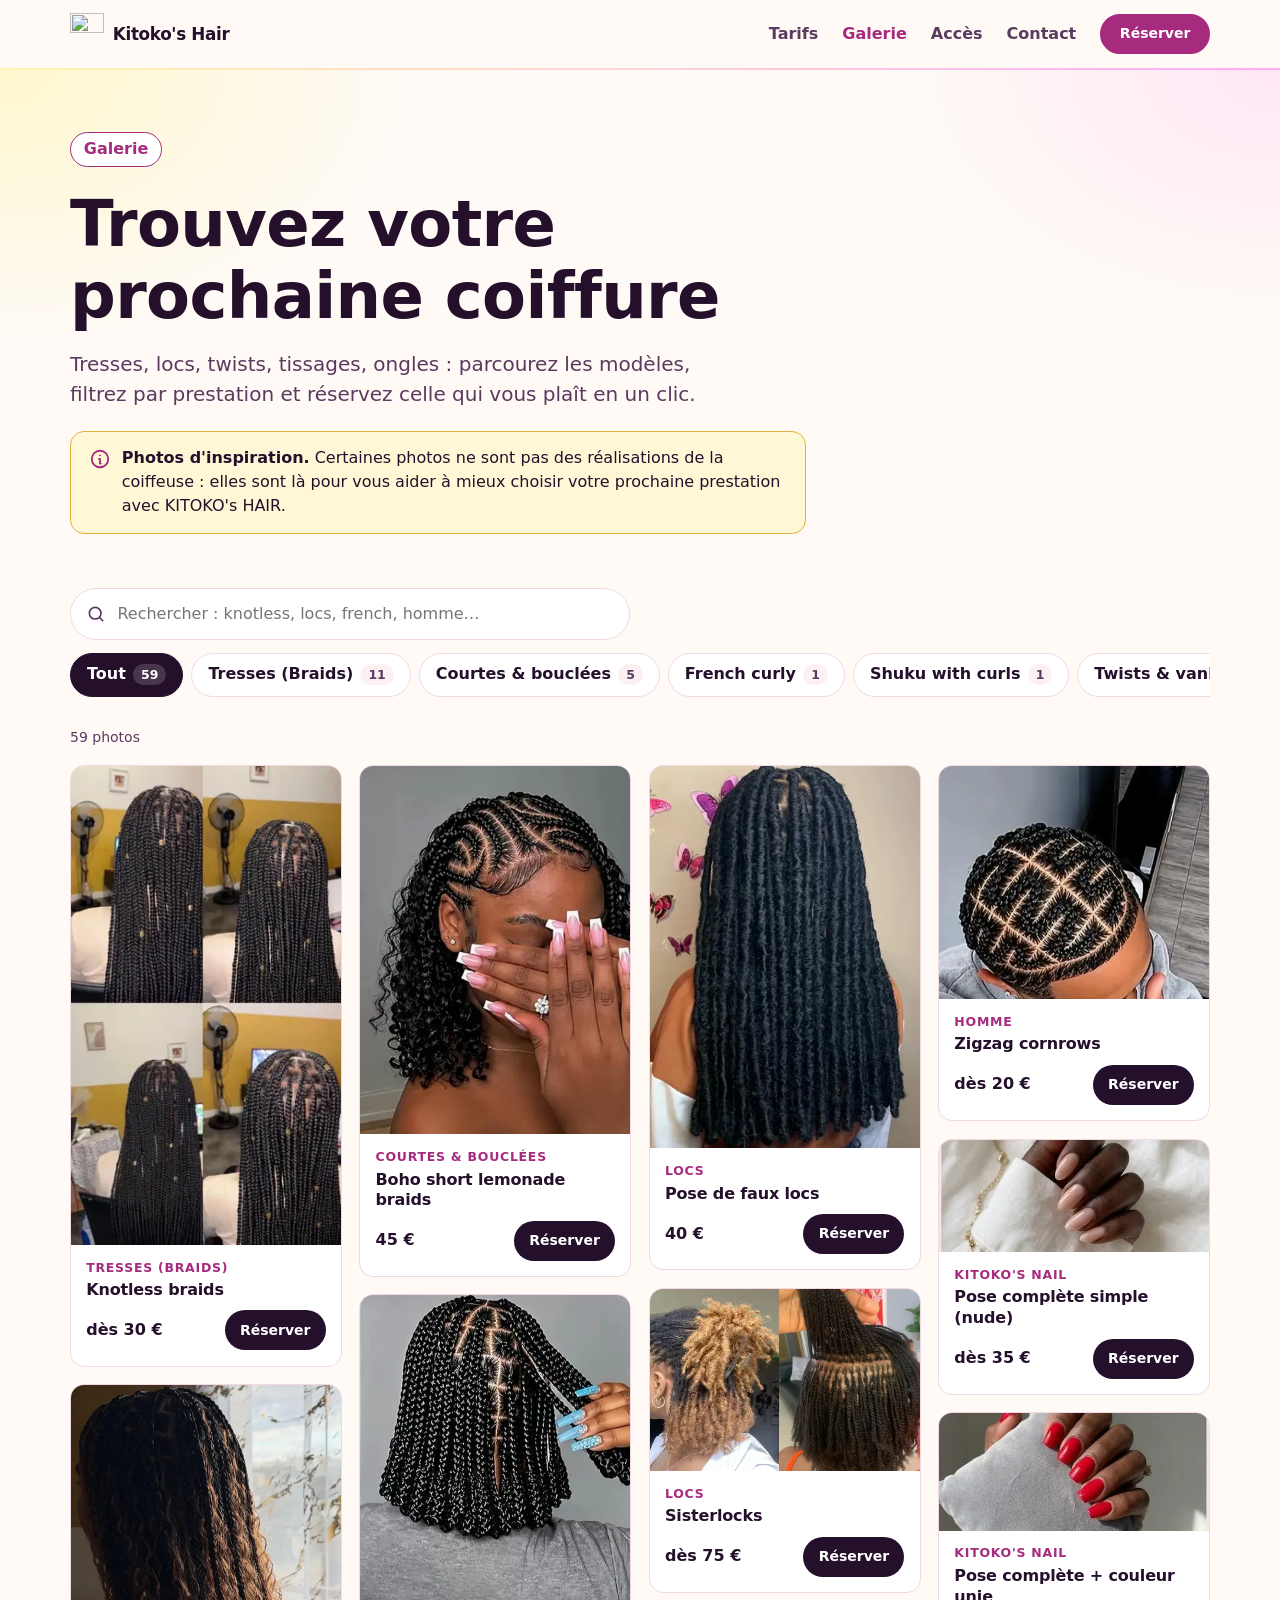
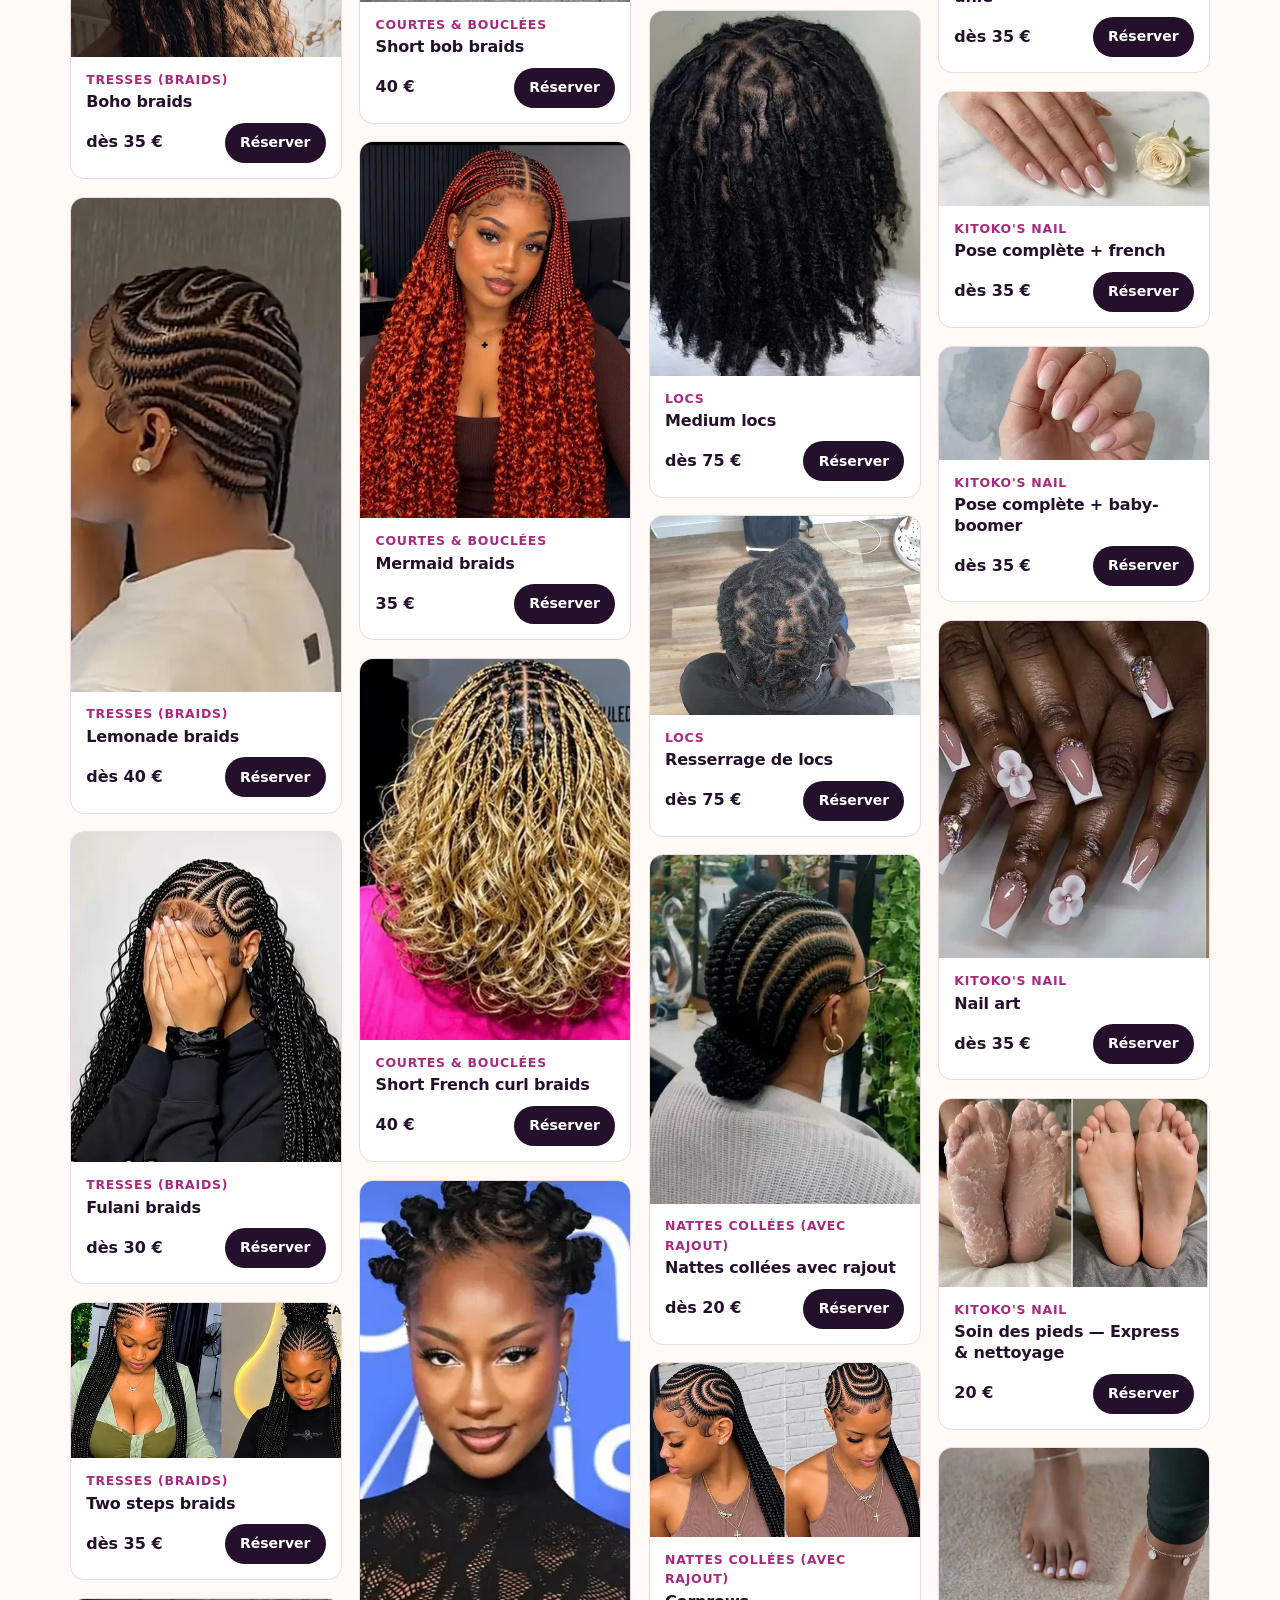
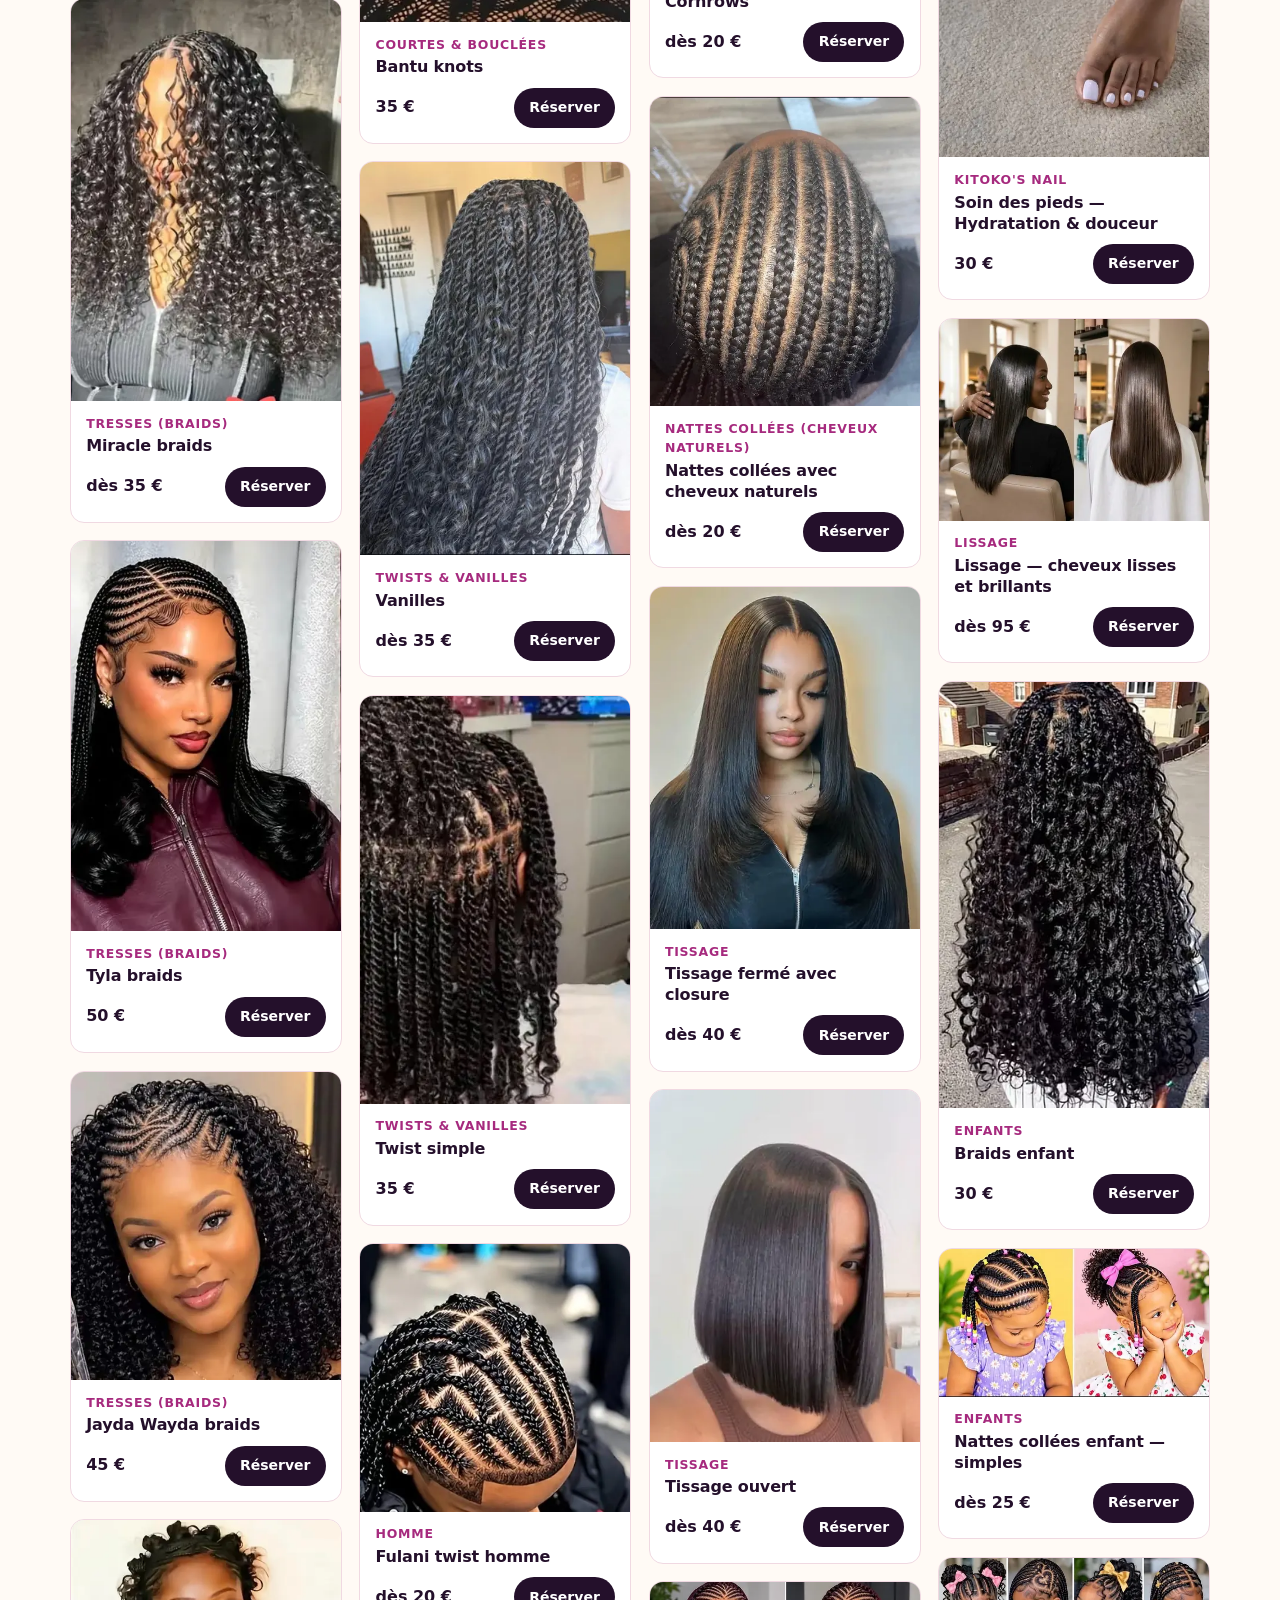
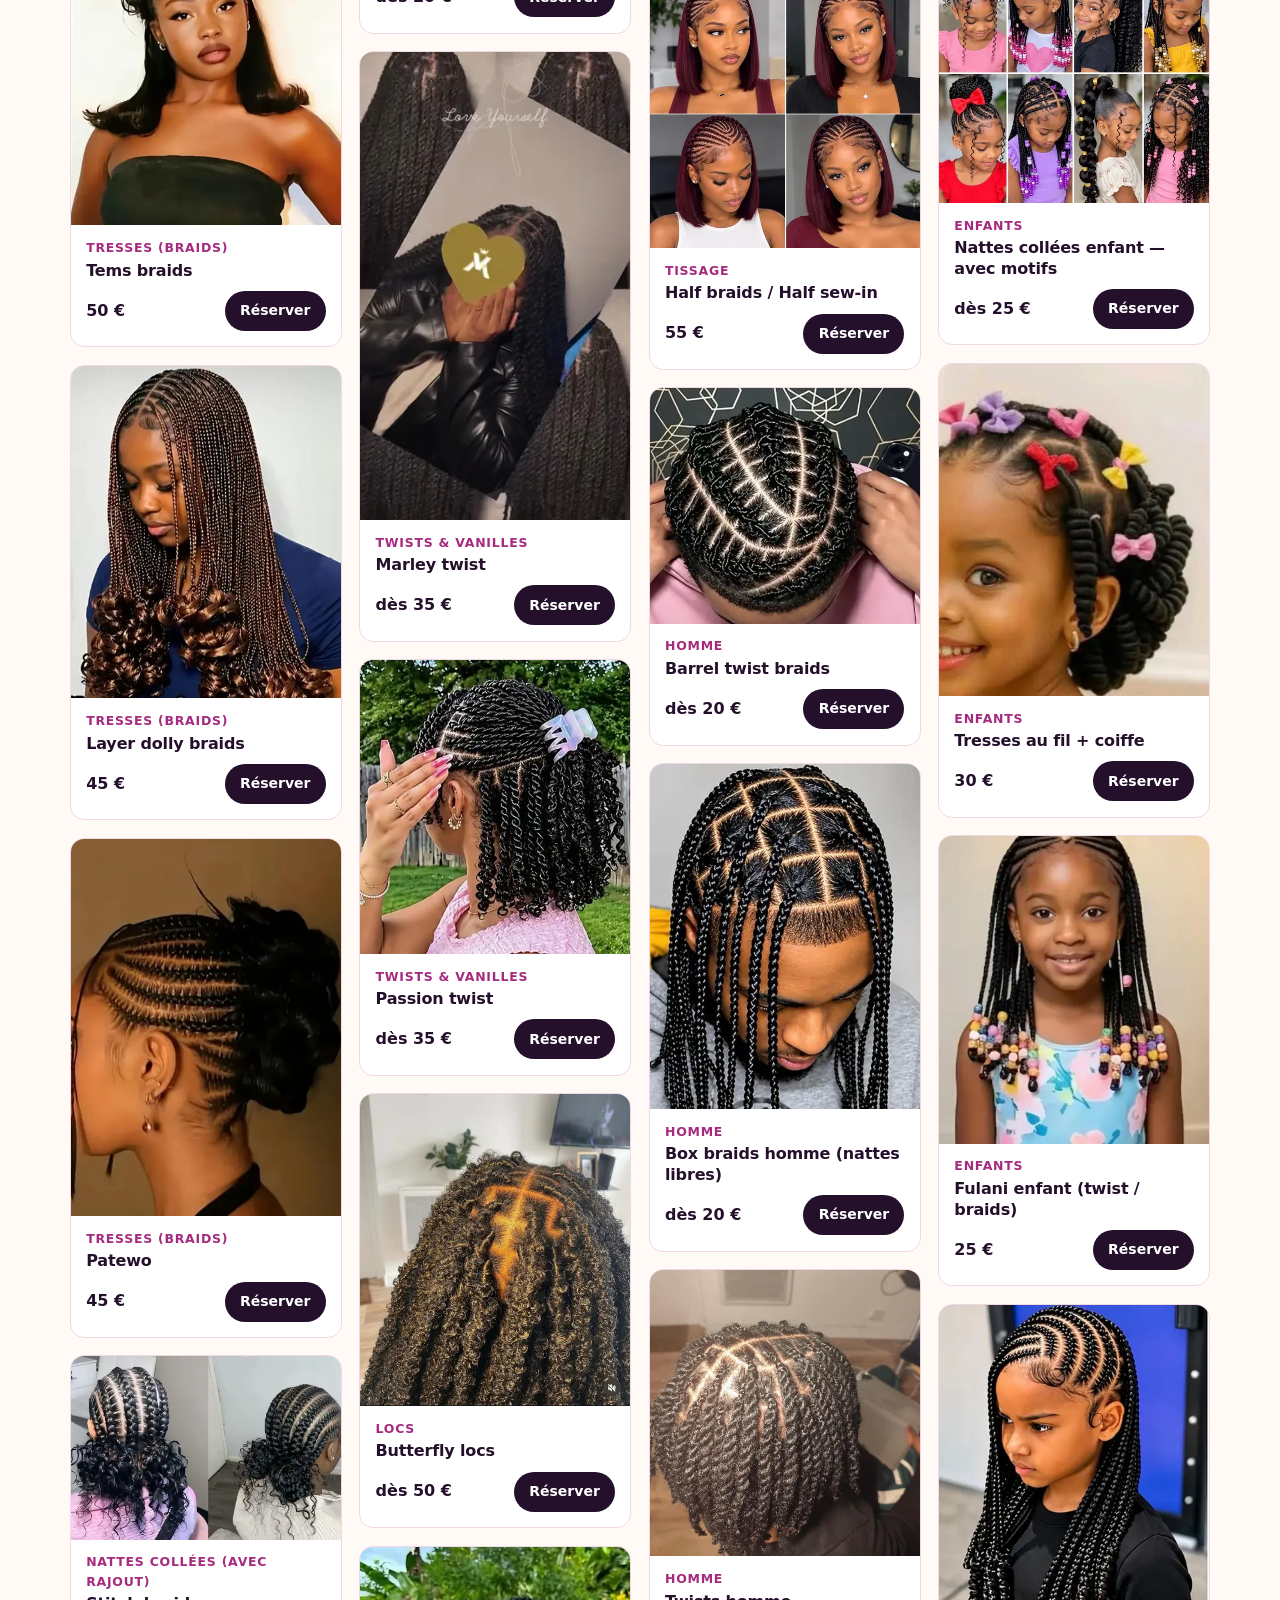
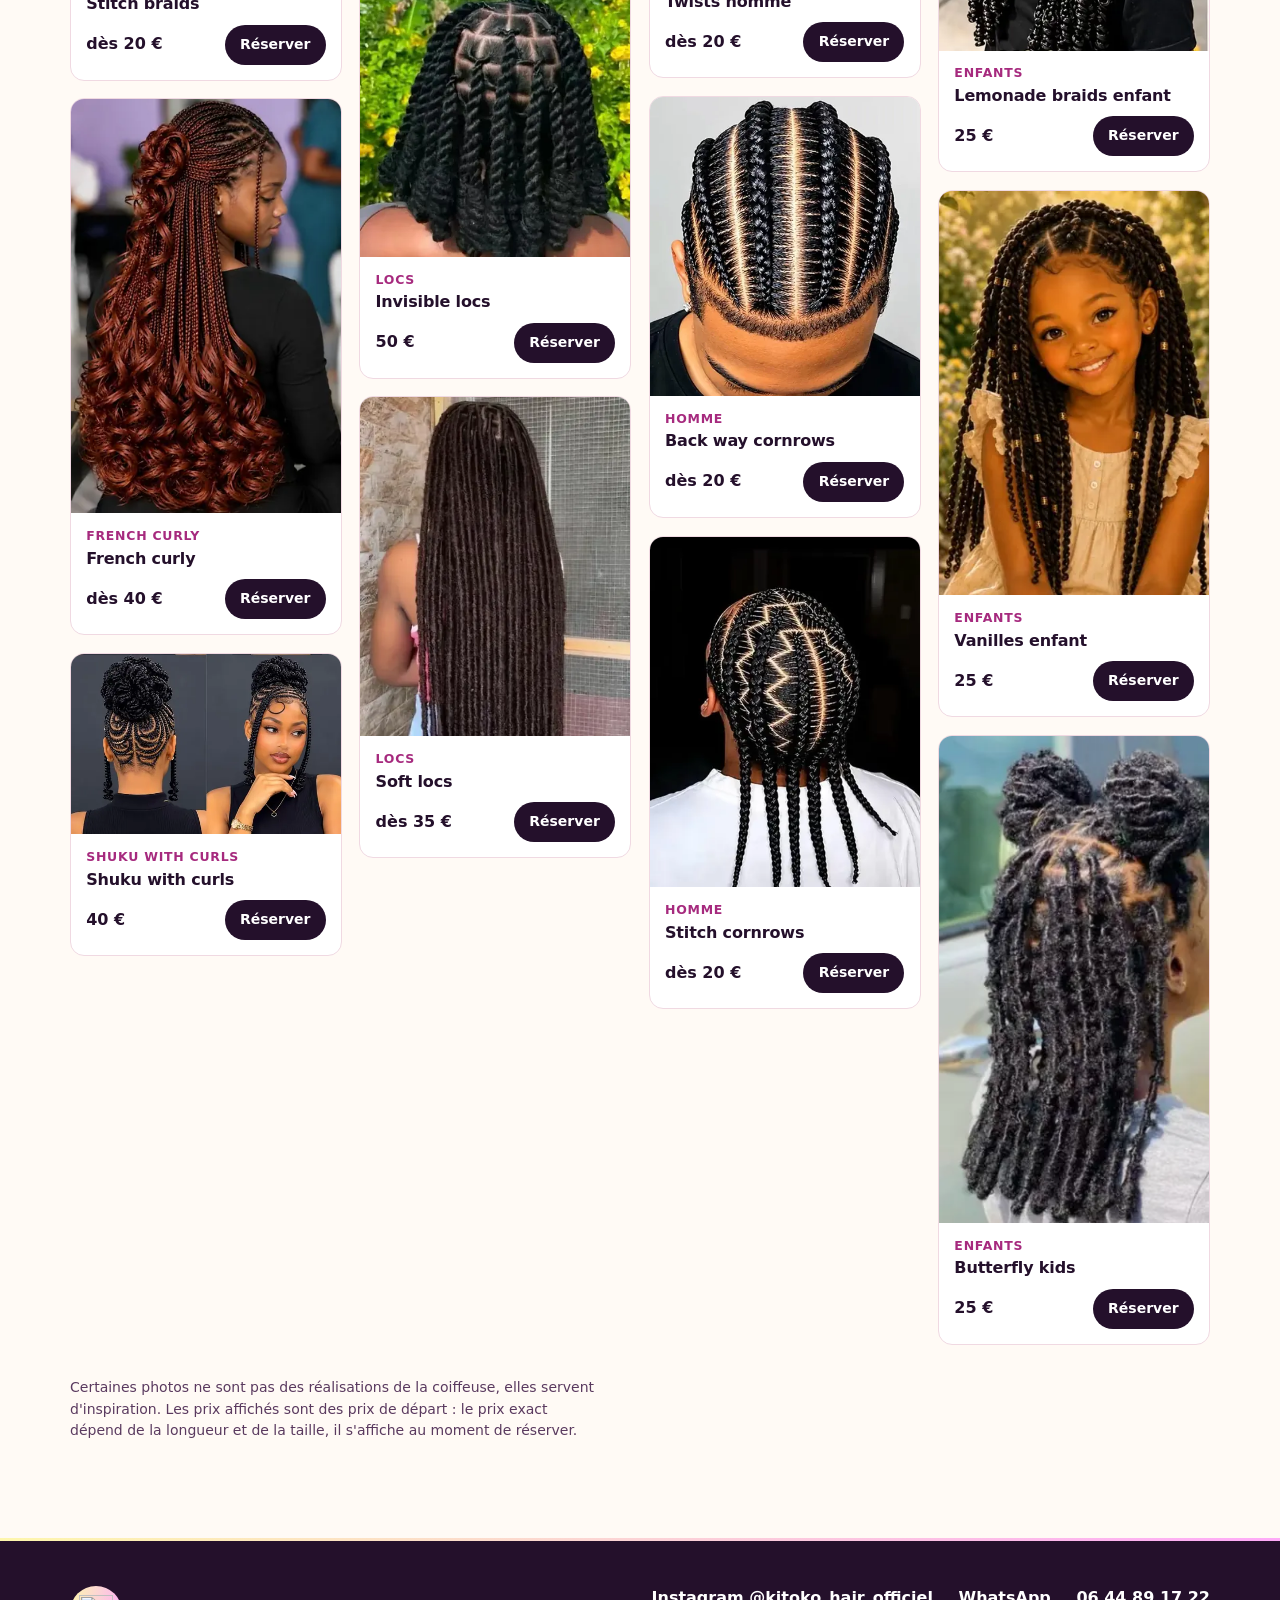
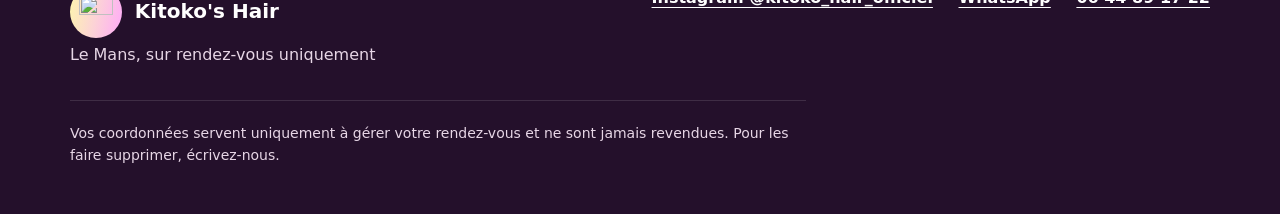
==== commit d01b5273: "Tyla 50 € + human hair, tissages par taille, mèches boho, Miracle 35, Jayda, réservation 12 h à l'av" ====
--- a/galerie.html
+++ b/galerie.html
@@ -20,7 +20,7 @@
   <meta name="apple-mobile-web-app-status-bar-style" content="default">
   <link rel="preload" href="assets/fonts/unbounded-latin-wght-normal.woff2" as="font" type="font/woff2" crossorigin>
   <link rel="preload" href="assets/fonts/figtree-latin-wght-normal.woff2" as="font" type="font/woff2" crossorigin>
-  <link rel="stylesheet" href="assets/css/style.css?v=20261115a">
+  <link rel="stylesheet" href="assets/css/style.css?v=20261115e">
 </head>
 <body class="page-galerie">
   <a class="skip" href="#galerie">Aller aux photos</a>
@@ -120,10 +120,10 @@
     </div>
   </footer>
 
-  <script src="assets/js/config.js?v=20261115a"></script>
-  <script src="assets/js/services.js?v=20261115a"></script>
-  <script src="assets/js/galerie-data.js?v=20261115a"></script>
-  <script src="assets/js/galerie.js?v=20261115a"></script>
-  <script src="assets/js/pwa.js?v=20261115a"></script>
+  <script src="assets/js/config.js?v=20261115e"></script>
+  <script src="assets/js/services.js?v=20261115e"></script>
+  <script src="assets/js/galerie-data.js?v=20261115e"></script>
+  <script src="assets/js/galerie.js?v=20261115e"></script>
+  <script src="assets/js/pwa.js?v=20261115e"></script>
 </body>
 </html>
--- a/assets/css/style.css
+++ b/assets/css/style.css
@@ -193,6 +193,8 @@
 .price-card__row { display: flex; align-items: baseline; justify-content: space-between; gap: 1rem; }
 .price-card--single h3 { margin-bottom: 0; }
 .price-card--single .price-card__book { align-self: flex-start; }
+.price-card__hair { list-style: none; margin: .75rem 0 0; padding: .6rem .8rem; display: grid; gap: .25rem; border-radius: var(--radius-s); background: var(--gold-soft); font-size: var(--step--1); font-weight: 600; color: var(--ink); }
+.price-card__hair li::before { content: "+ "; color: var(--fuchsia); font-weight: 800; }
 .price-card__note { margin: .7rem 0 0; font-size: var(--step--1); color: var(--ink-soft); }
 .price-card--single .price-card__note { margin: 0; }
 .field-note { margin: -.3rem 0 1rem; padding: .55rem .8rem; border-radius: var(--radius-s); background: var(--mist); font-size: var(--step--1); color: var(--ink-soft); }
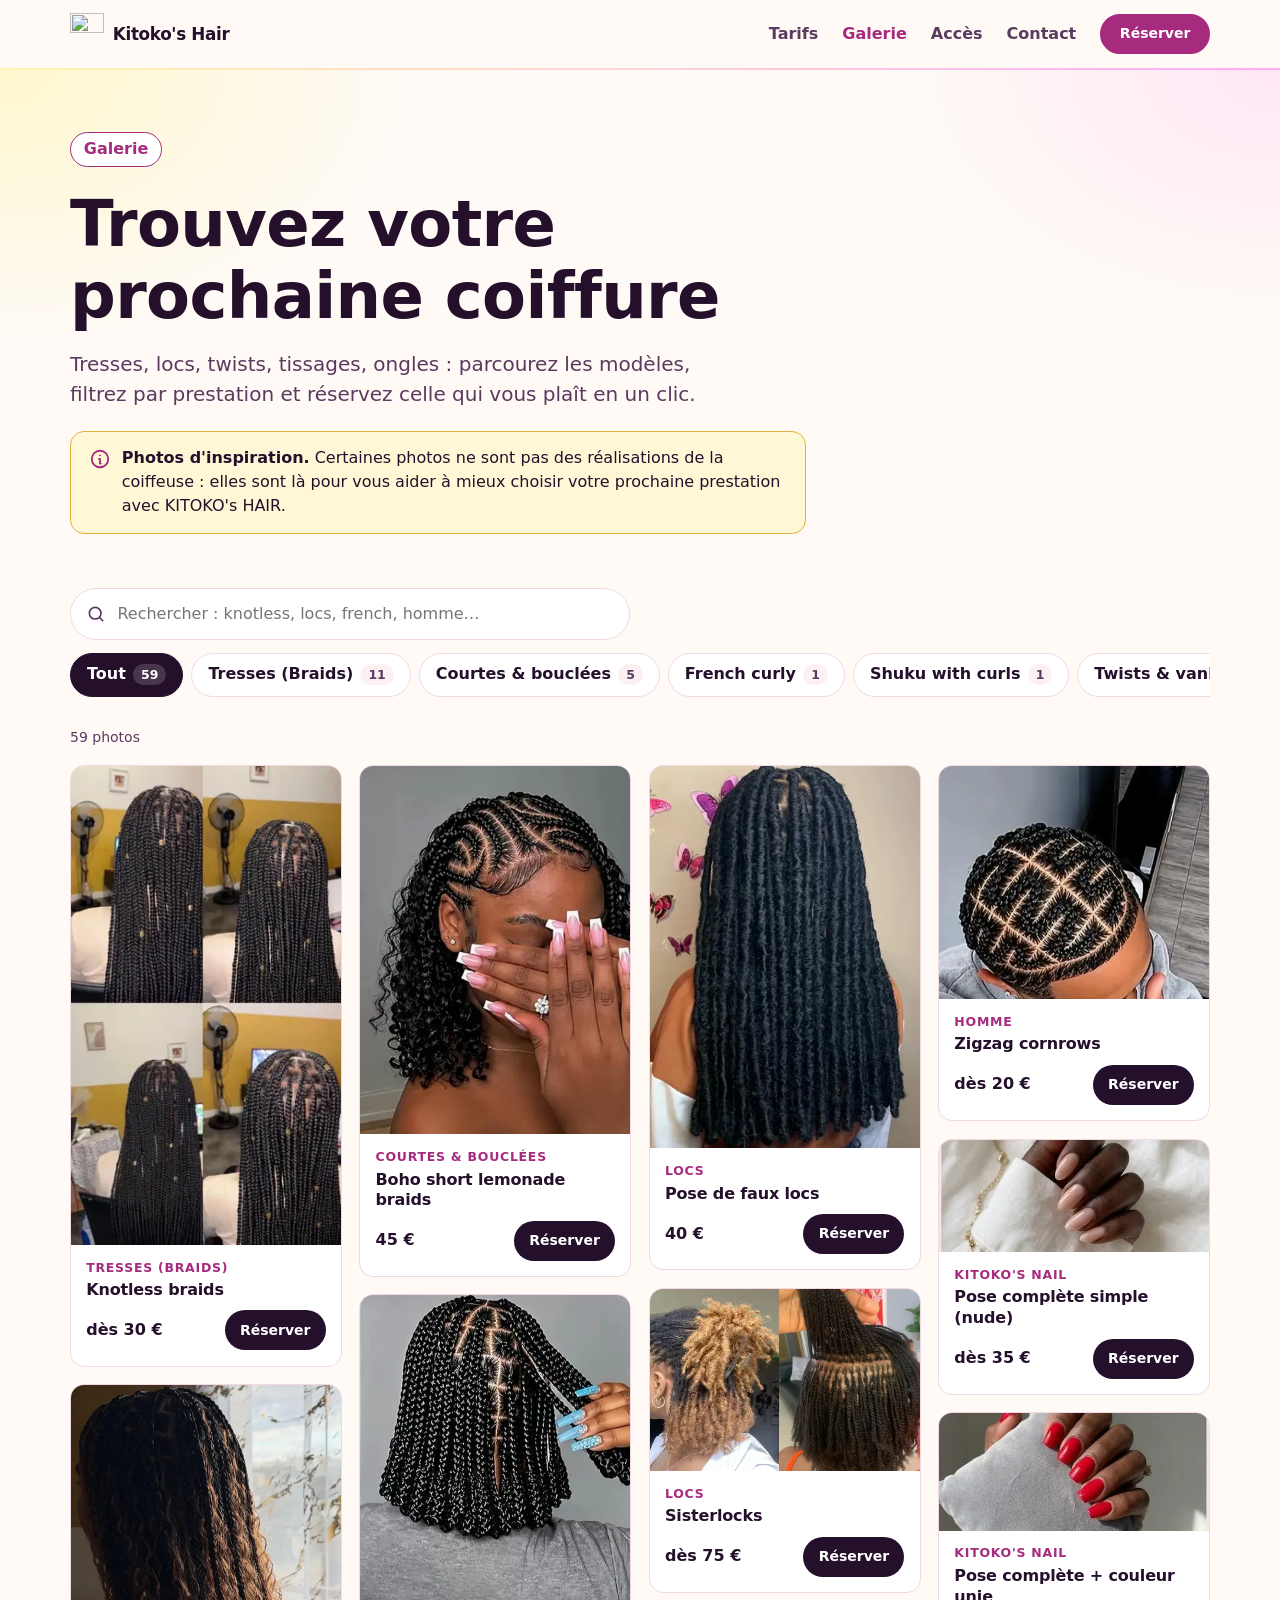
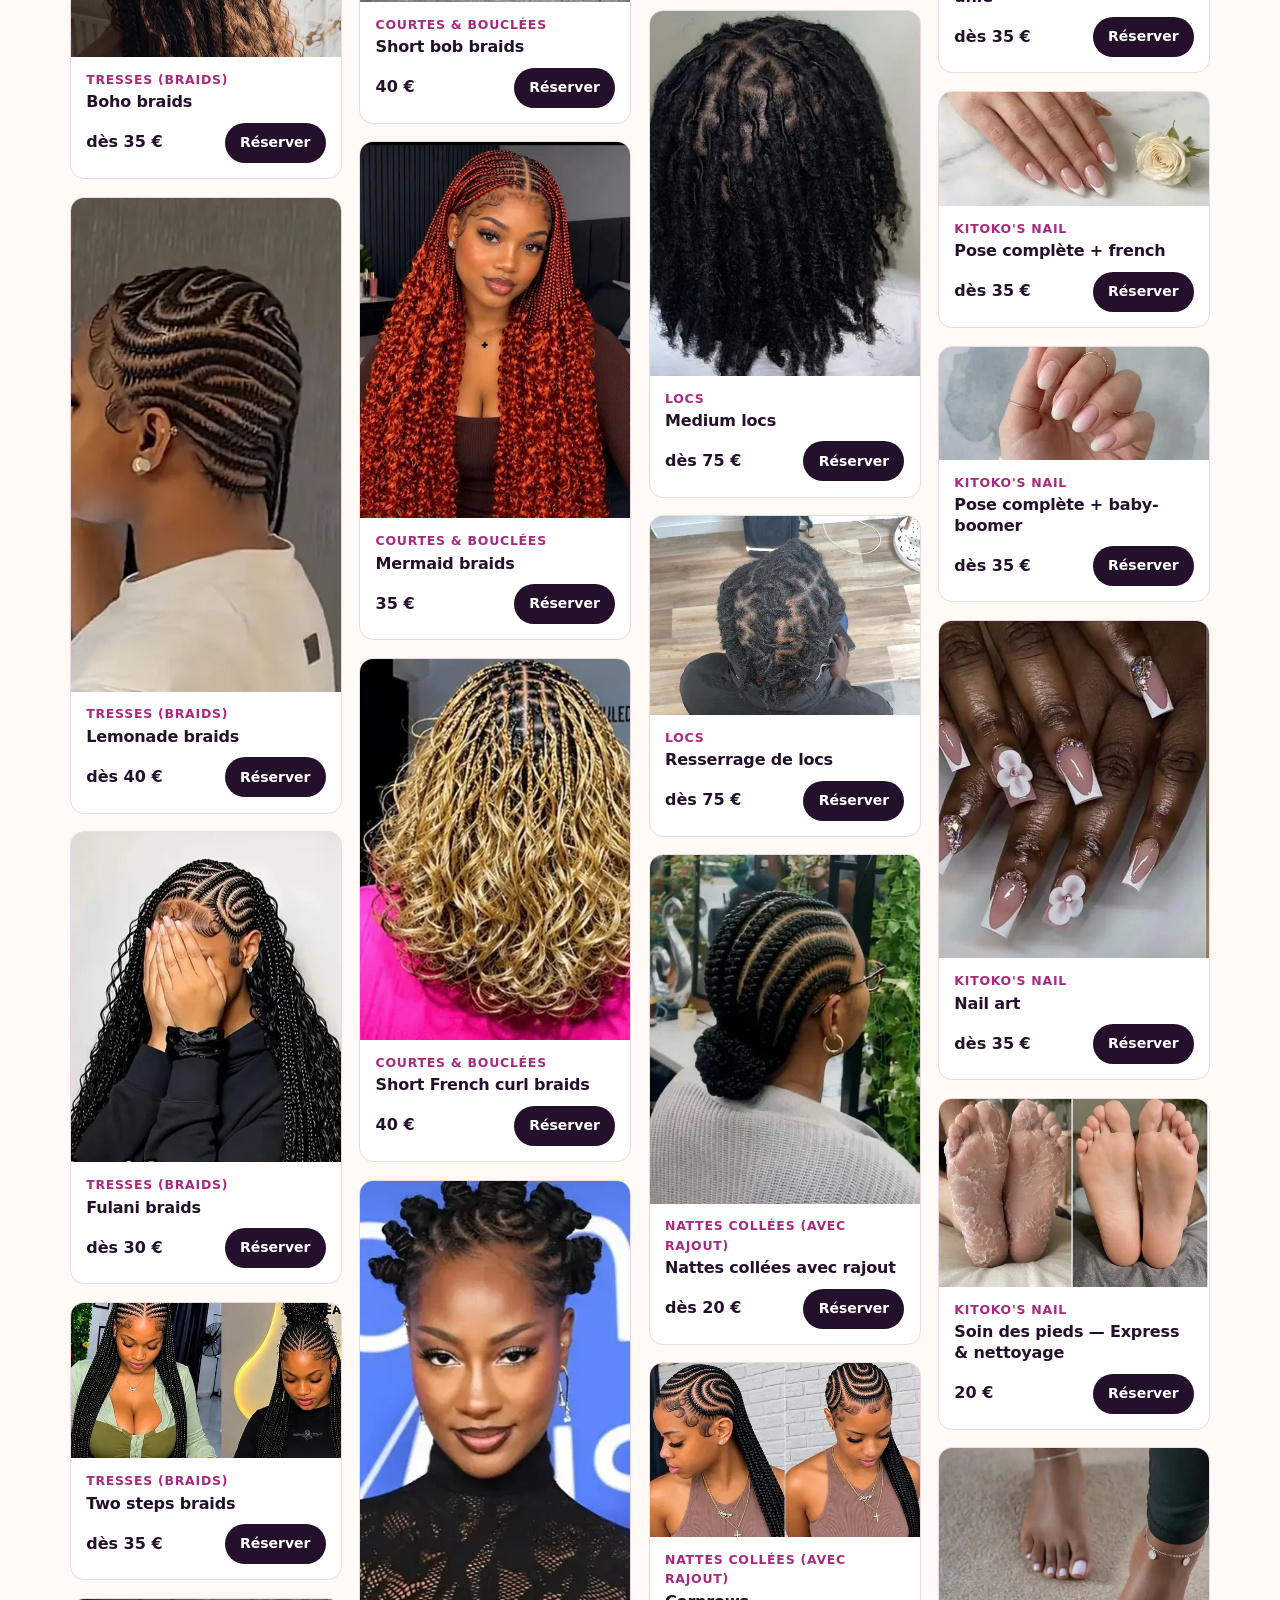
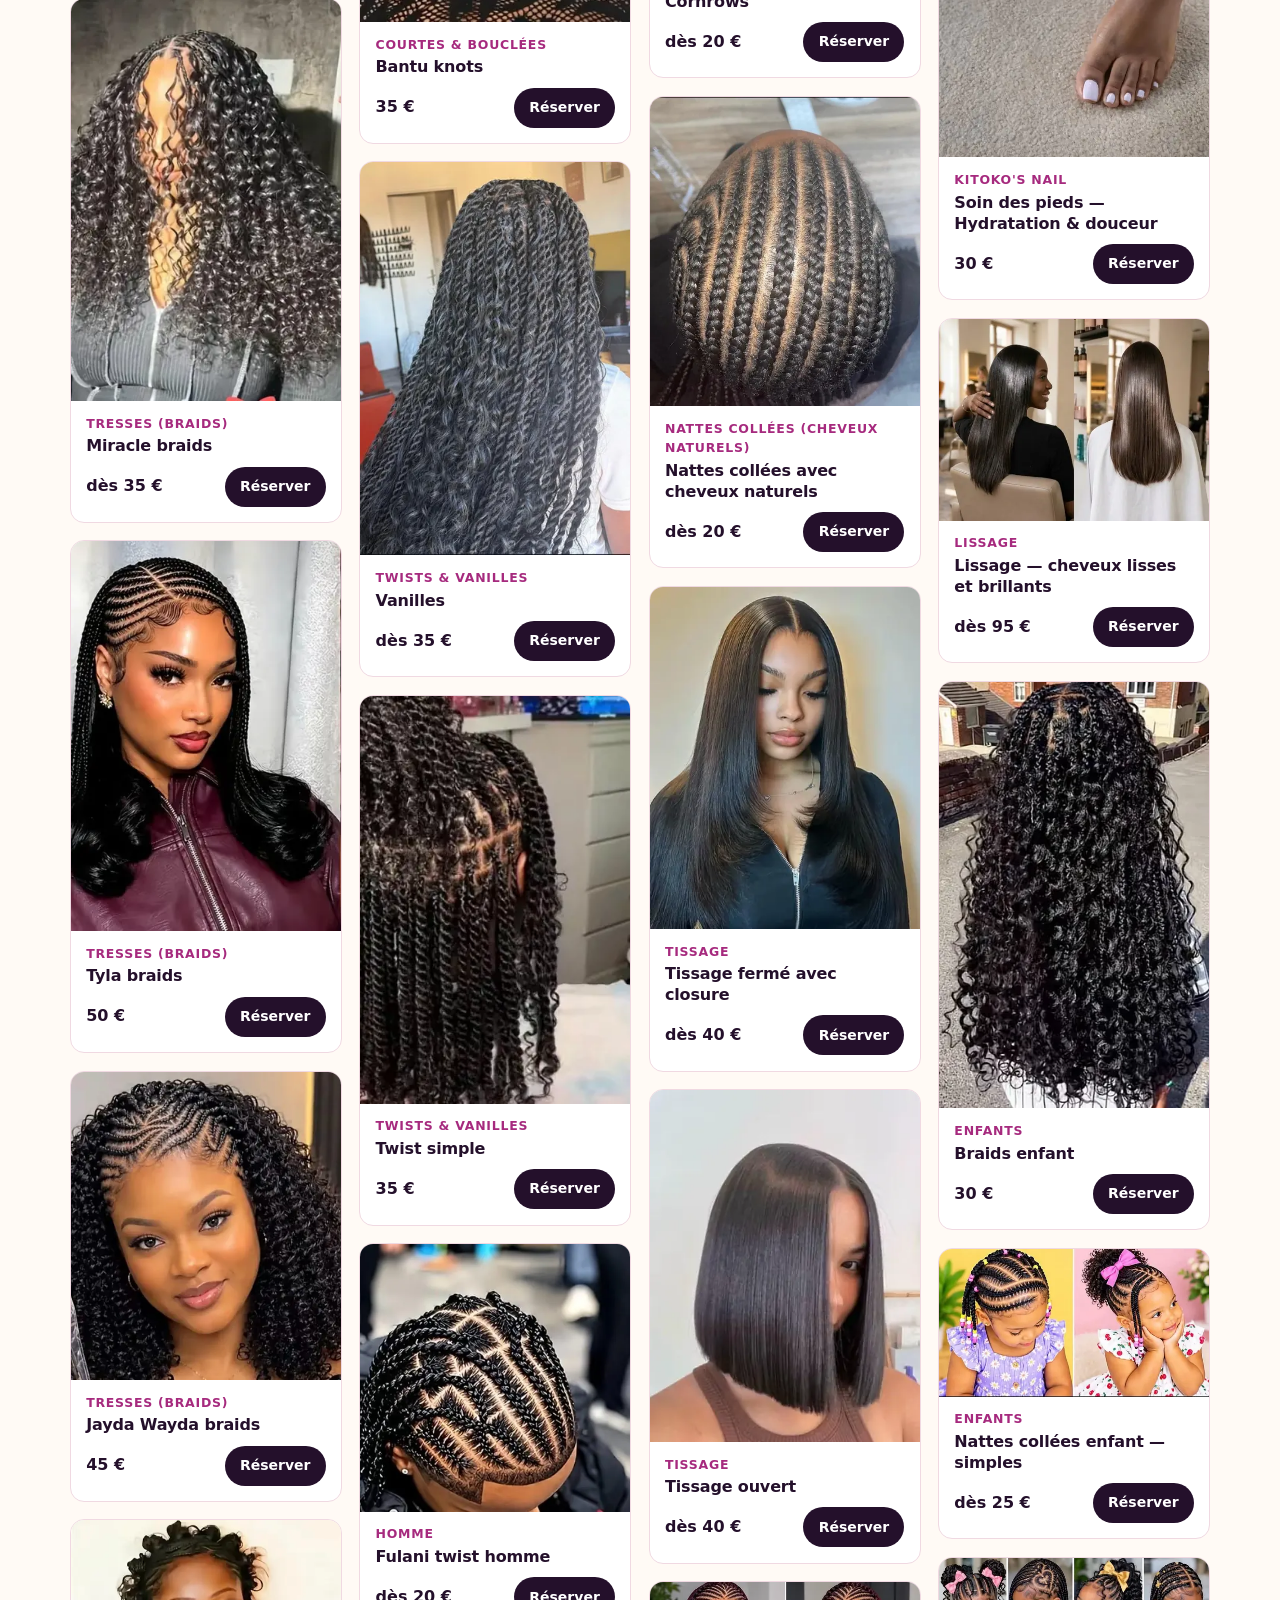
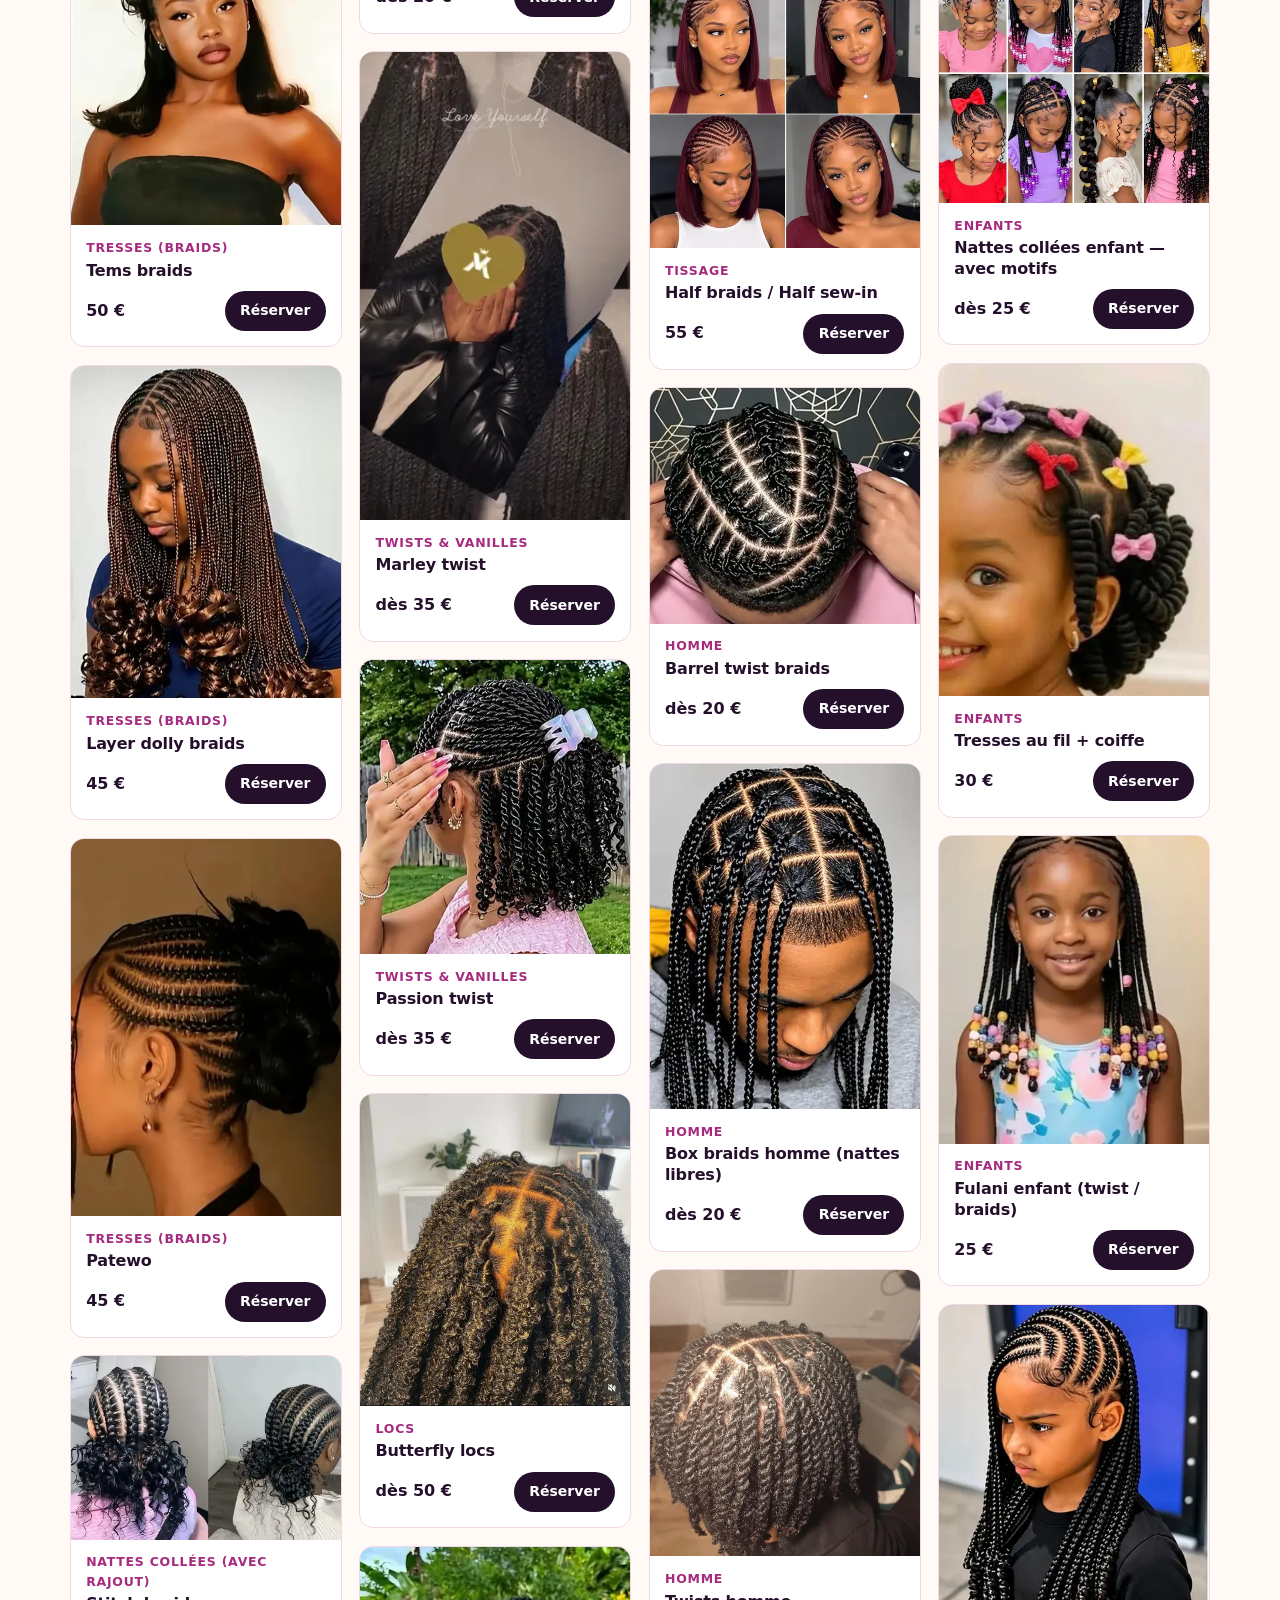
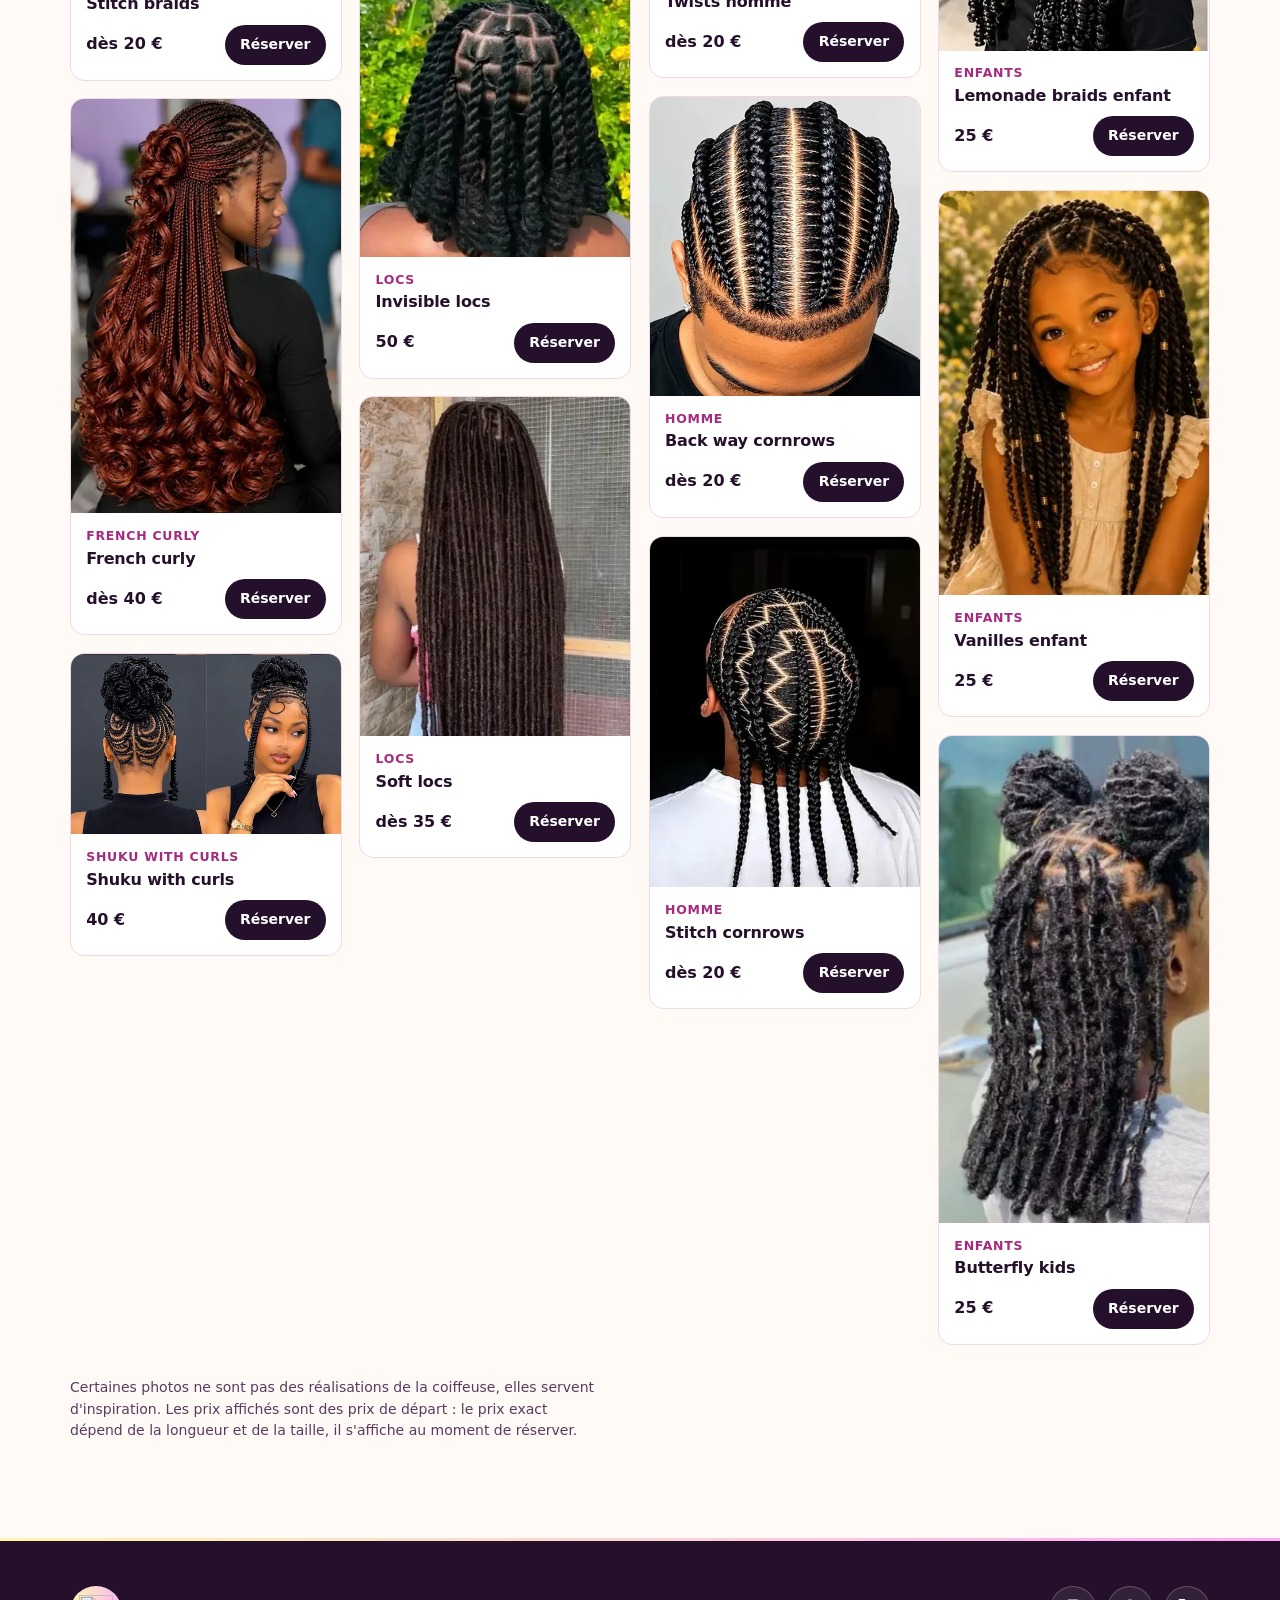
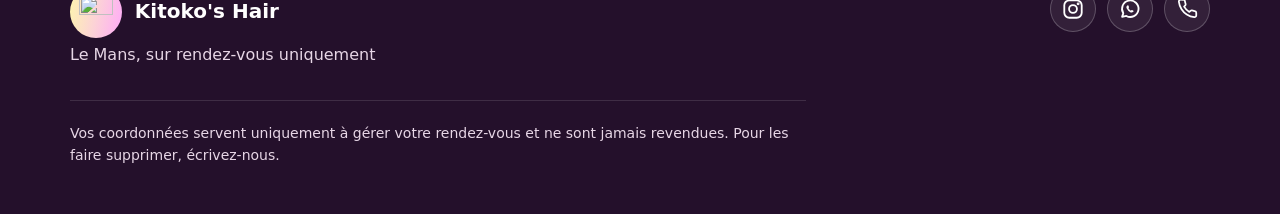
==== commit eedce472: "Pied de page : icônes Instagram, WhatsApp et téléphone Co-Authored-By: Claude Opus 5.5 <noreply@anth" ====
--- a/galerie.html
+++ b/galerie.html
@@ -20,7 +20,7 @@
   <meta name="apple-mobile-web-app-status-bar-style" content="default">
   <link rel="preload" href="assets/fonts/unbounded-latin-wght-normal.woff2" as="font" type="font/woff2" crossorigin>
   <link rel="preload" href="assets/fonts/figtree-latin-wght-normal.woff2" as="font" type="font/woff2" crossorigin>
-  <link rel="stylesheet" href="assets/css/style.css?v=20261115e">
+  <link rel="stylesheet" href="assets/css/style.css?v=20261117a">
 </head>
 <body class="page-galerie">
   <a class="skip" href="#galerie">Aller aux photos</a>
@@ -110,9 +110,11 @@
         <p class="foot__city"><span data-city>Le Mans</span>, sur rendez-vous uniquement</p>
       </div>
       <ul class="foot__links">
-        <li><a data-instagram href="#" rel="noopener">Instagram</a></li>
-        <li><a data-whatsapp href="#" rel="noopener">WhatsApp</a></li>
-        <li><a data-phone href="#">Téléphone</a></li>
+        <li class="foot__social">
+          <a class="social" data-icon data-instagram href="#" target="_blank" rel="noopener" aria-label="Instagram" title="Instagram"><svg viewBox="0 0 24 24" width="22" height="22" fill="none" stroke="currentColor" stroke-width="2" stroke-linecap="round" stroke-linejoin="round" aria-hidden="true"><rect x="2.5" y="2.5" width="19" height="19" rx="5.5"/><circle cx="12" cy="12" r="4.3"/><circle cx="17.6" cy="6.4" r=".6" fill="currentColor"/></svg></a>
+          <a class="social" data-icon data-whatsapp href="#" target="_blank" rel="noopener" aria-label="WhatsApp" title="WhatsApp"><svg viewBox="0 0 24 24" width="22" height="22" fill="none" stroke="currentColor" stroke-width="2" stroke-linecap="round" stroke-linejoin="round" aria-hidden="true"><path d="M3.4 20.6l1.3-4.1A9 9 0 1 1 8 19.6z"/><path d="M9.2 8.2c.3-.3.8-.3 1 .1l.7 1.4c.1.3 0 .6-.2.8l-.5.5a5.6 5.6 0 0 0 2.8 2.8l.5-.5c.2-.2.5-.3.8-.2l1.4.7c.4.2.4.7.1 1l-.6.6c-.6.6-1.6.7-2.4.3a8.6 8.6 0 0 1-4.5-4.5c-.4-.8-.3-1.8.3-2.4z" fill="currentColor" stroke="none"/></svg></a>
+          <a class="social" data-icon data-phone href="#" aria-label="Appeler" title="Appeler"><svg viewBox="0 0 24 24" width="21" height="21" fill="none" stroke="currentColor" stroke-width="2" stroke-linecap="round" stroke-linejoin="round" aria-hidden="true"><path d="M22 16.9v3a2 2 0 0 1-2.2 2 19.8 19.8 0 0 1-8.6-3.1 19.5 19.5 0 0 1-6-6A19.8 19.8 0 0 1 2.1 4.2 2 2 0 0 1 4.1 2h3a2 2 0 0 1 2 1.7c.1 1 .4 1.9.7 2.8a2 2 0 0 1-.5 2.1L8.1 9.9a16 16 0 0 0 6 6l1.3-1.3a2 2 0 0 1 2.1-.4c.9.3 1.8.6 2.8.7a2 2 0 0 1 1.7 2z"/></svg></a>
+        </li>
         <li><a data-email href="#">E-mail</a></li>
       </ul>
       <button class="install-btn install-btn--foot" type="button" data-install hidden><svg aria-hidden="true" width="18" height="18" viewBox="0 0 24 24" fill="none" stroke="currentColor" stroke-width="2" stroke-linecap="round" stroke-linejoin="round"><rect x="6" y="2" width="12" height="20" rx="3"/><path d="M12 7v7M9 11l3 3 3-3"/></svg>Installer l'appli Kitoko's Hair</button>
@@ -120,10 +122,10 @@
     </div>
   </footer>
 
-  <script src="assets/js/config.js?v=20261115e"></script>
-  <script src="assets/js/services.js?v=20261115e"></script>
-  <script src="assets/js/galerie-data.js?v=20261115e"></script>
-  <script src="assets/js/galerie.js?v=20261115e"></script>
-  <script src="assets/js/pwa.js?v=20261115e"></script>
+  <script src="assets/js/config.js?v=20261117a"></script>
+  <script src="assets/js/services.js?v=20261117a"></script>
+  <script src="assets/js/galerie-data.js?v=20261117a"></script>
+  <script src="assets/js/galerie.js?v=20261117a"></script>
+  <script src="assets/js/pwa.js?v=20261117a"></script>
 </body>
 </html>
--- a/assets/css/style.css
+++ b/assets/css/style.css
@@ -595,6 +595,11 @@
 .foot__city { margin-top: .3rem; }
 .foot__links { list-style: none; margin: 0; padding: 0; display: flex; flex-wrap: wrap; gap: .5rem 1.6rem; }
 .foot__links a { color: var(--white); font-weight: 600; text-underline-offset: 4px; }
+.foot__links { align-items: center; }
+.foot__social { display: flex; gap: .7rem; }
+.social { display: grid; place-items: center; width: 46px; height: 46px; border-radius: 50%; color: var(--white); background: rgba(255,255,255,.07); border: 1px solid rgba(255,255,255,.22); transition: background .25s, color .25s, border-color .25s, transform .25s; }
+.social:hover, .social:focus-visible { background: var(--brand-gradient); color: var(--ink); border-color: transparent; transform: translateY(-2px); }
+.social:focus-visible { outline: 2px solid var(--orchid); outline-offset: 3px; }
 .foot__legal { grid-column: 1 / -1; font-size: var(--step--1); max-width: 46rem; border-top: 1px solid rgba(255,255,255,.12); padding-top: 1.4rem; }
 
 /* ───────── Responsive ───────── */
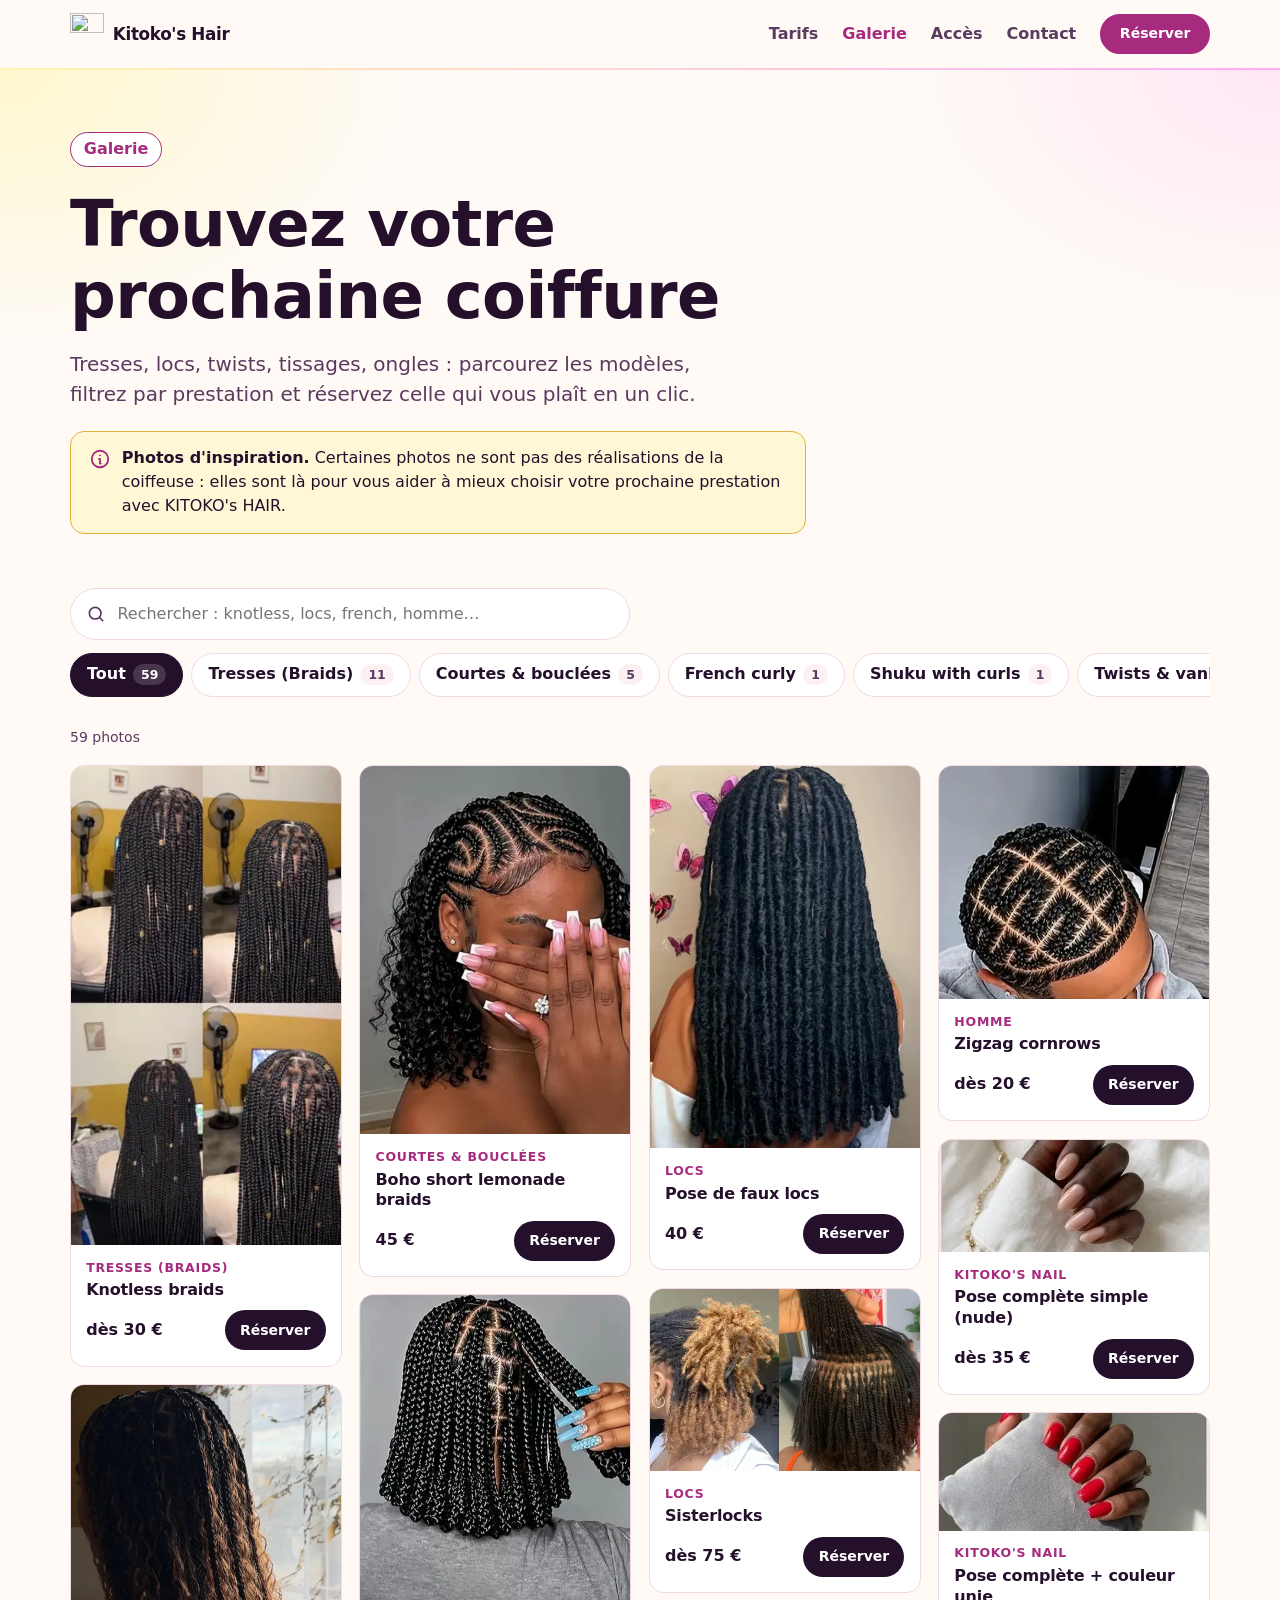
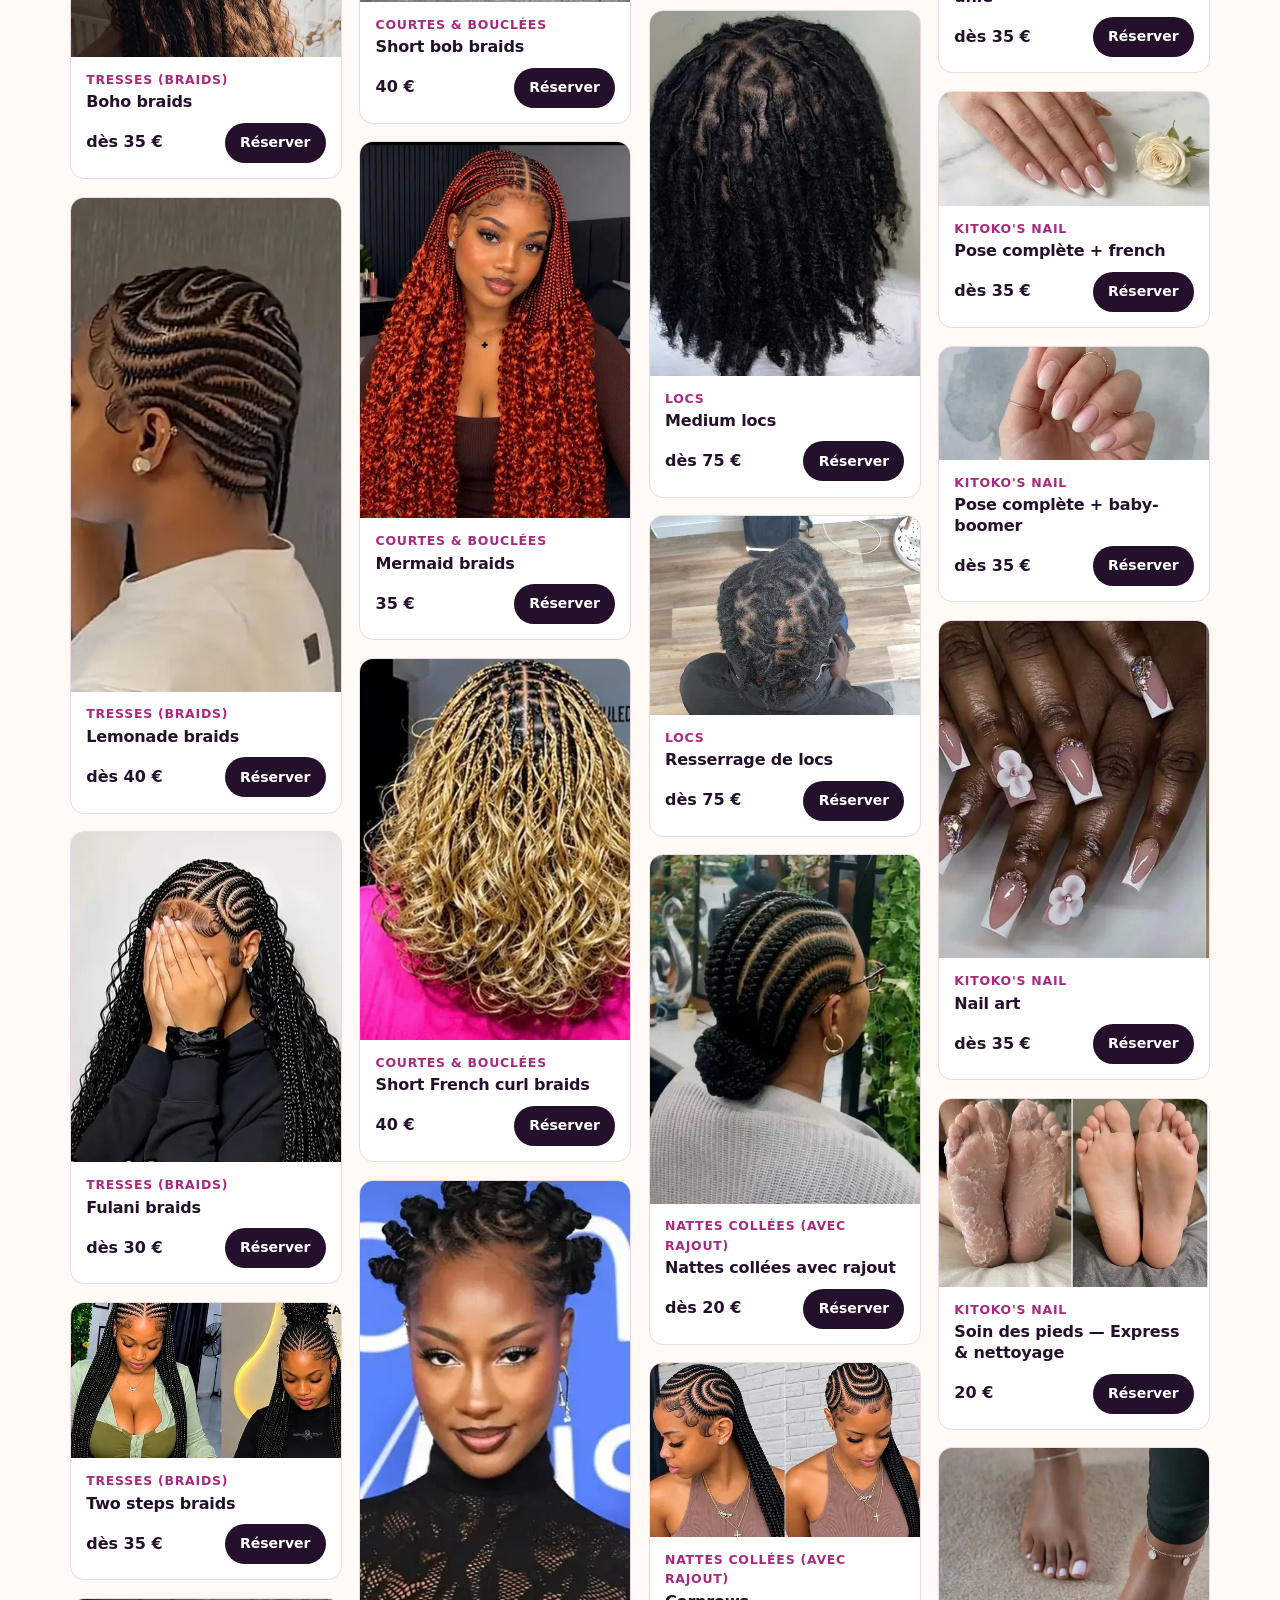
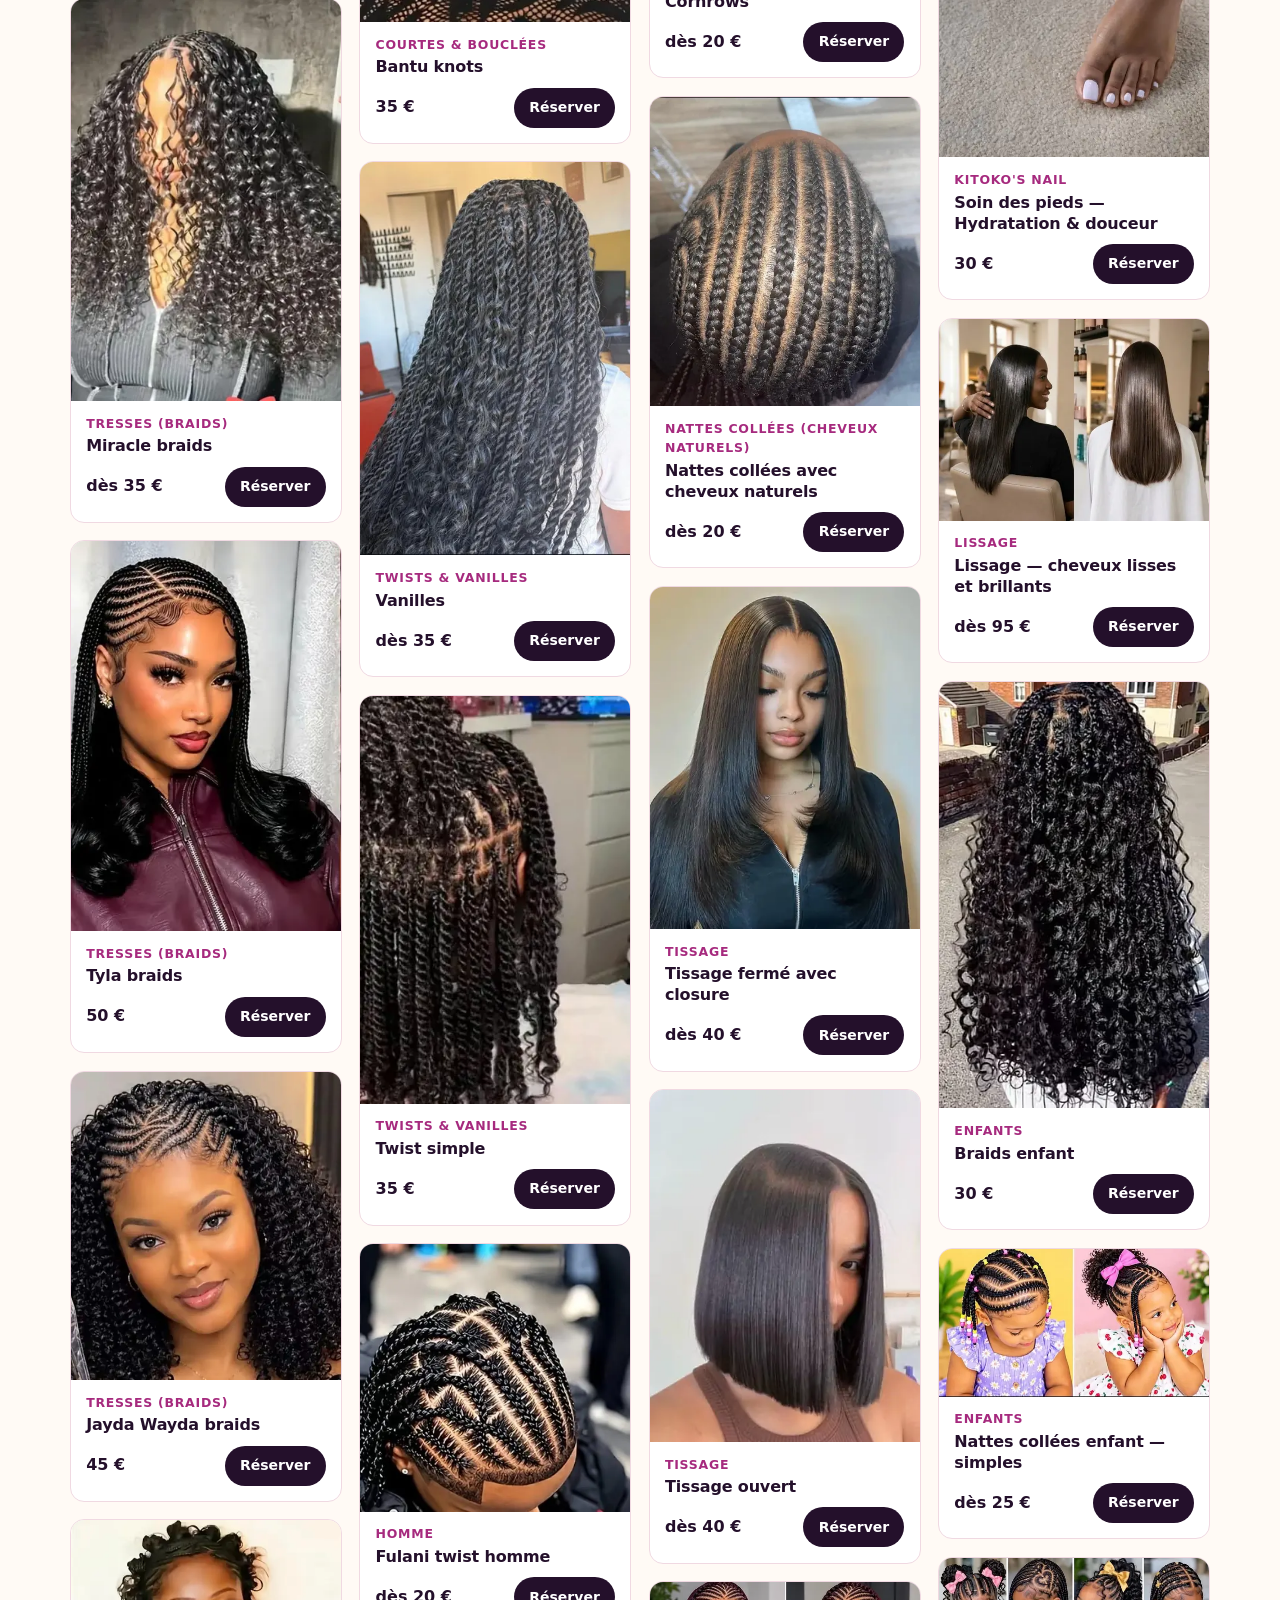
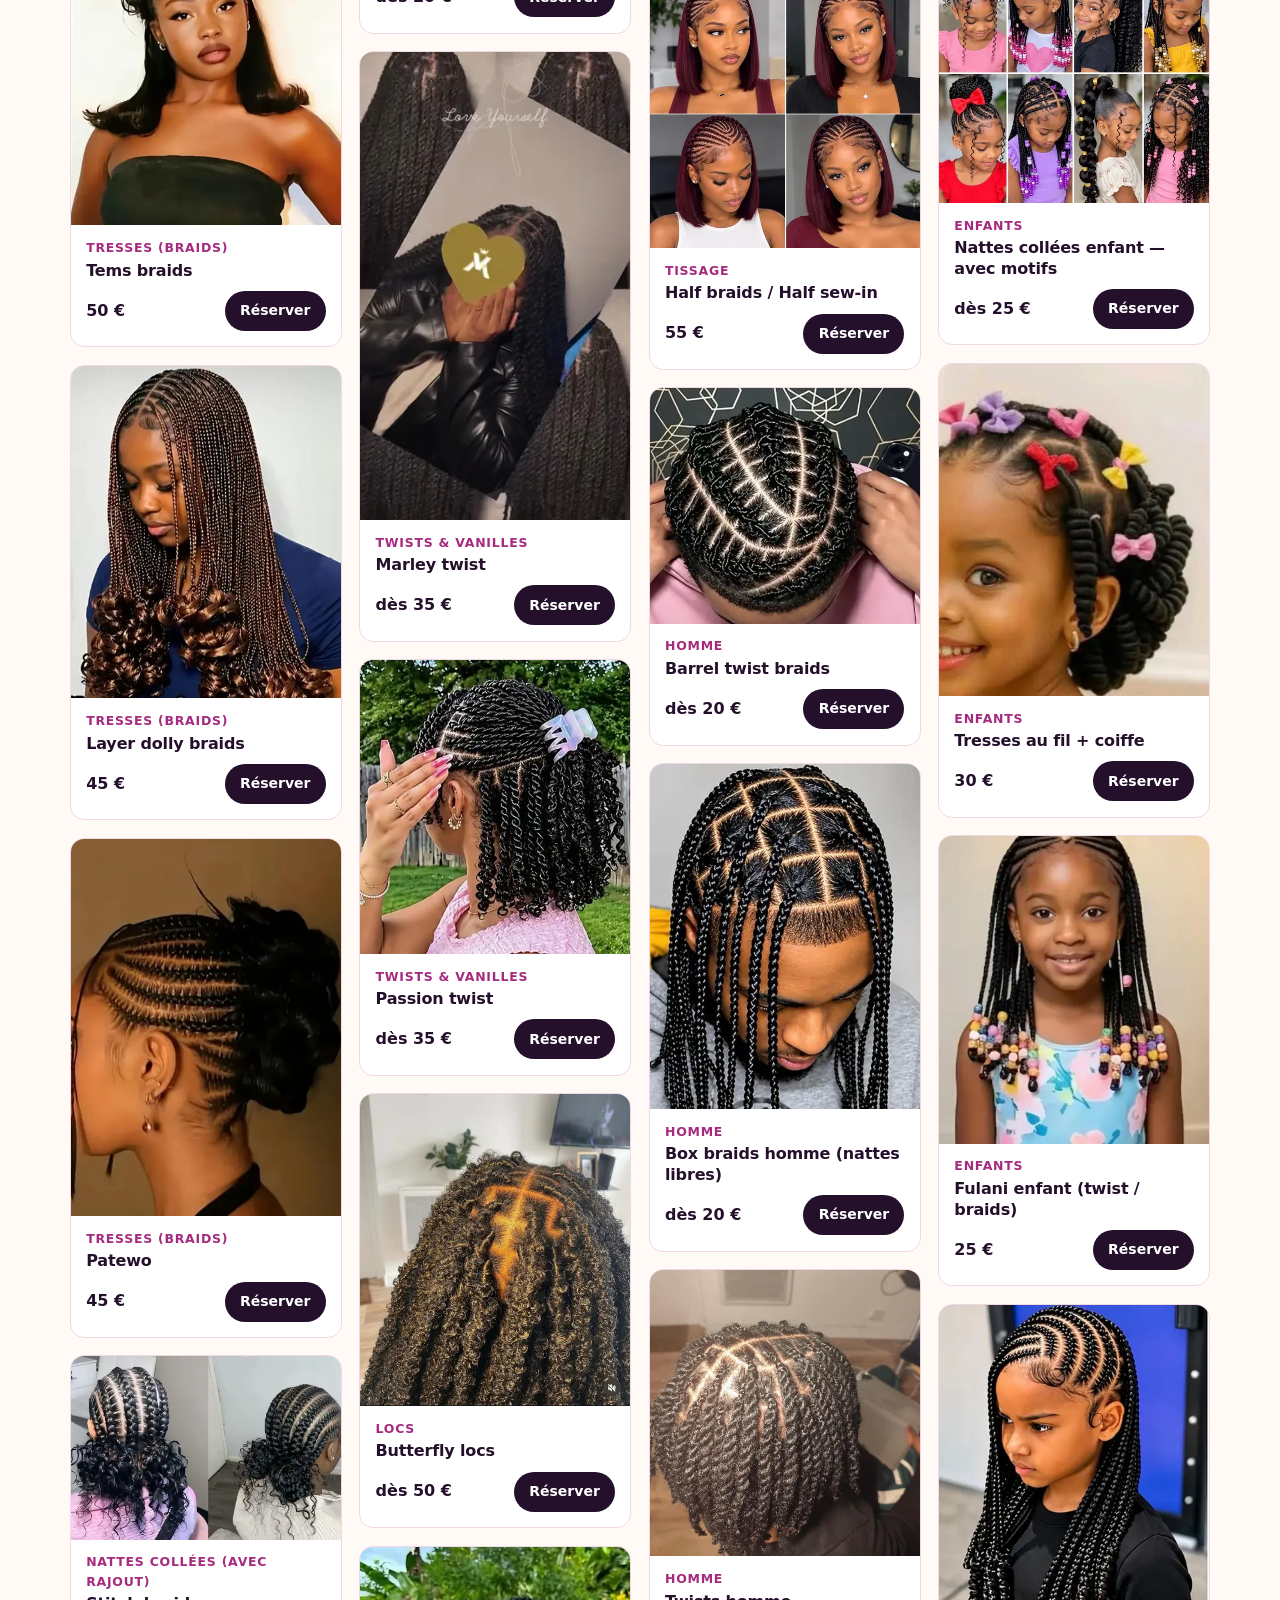
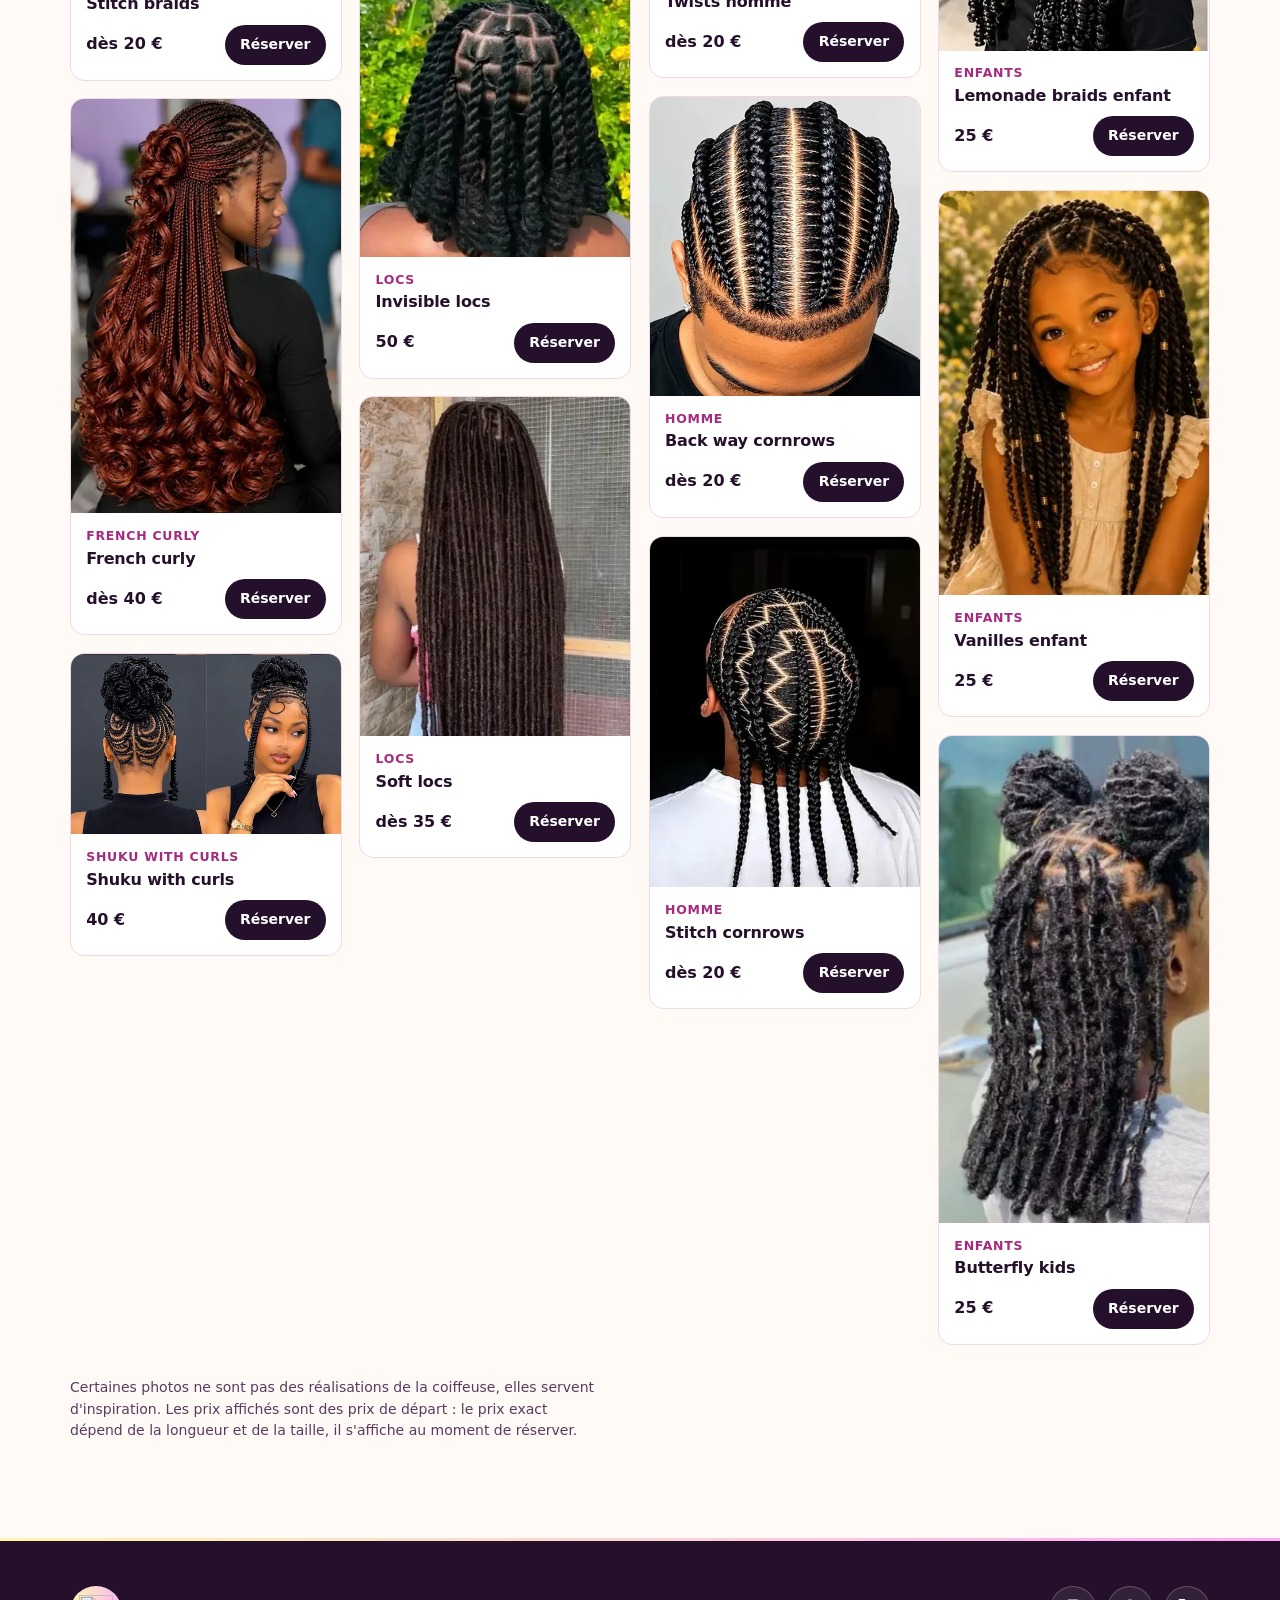
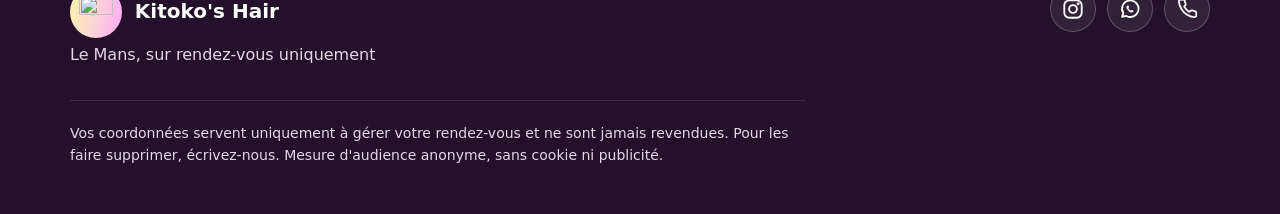
==== commit 00529710: "Tableau de bord de pilotage : mesure d'audience anonyme, journal des réservations, KPI et dépenses C" ====
--- a/galerie.html
+++ b/galerie.html
@@ -20,7 +20,7 @@
   <meta name="apple-mobile-web-app-status-bar-style" content="default">
   <link rel="preload" href="assets/fonts/unbounded-latin-wght-normal.woff2" as="font" type="font/woff2" crossorigin>
   <link rel="preload" href="assets/fonts/figtree-latin-wght-normal.woff2" as="font" type="font/woff2" crossorigin>
-  <link rel="stylesheet" href="assets/css/style.css?v=20261117a">
+  <link rel="stylesheet" href="assets/css/style.css?v=20261117b">
 </head>
 <body class="page-galerie">
   <a class="skip" href="#galerie">Aller aux photos</a>
@@ -118,14 +118,15 @@
         <li><a data-email href="#">E-mail</a></li>
       </ul>
       <button class="install-btn install-btn--foot" type="button" data-install hidden><svg aria-hidden="true" width="18" height="18" viewBox="0 0 24 24" fill="none" stroke="currentColor" stroke-width="2" stroke-linecap="round" stroke-linejoin="round"><rect x="6" y="2" width="12" height="20" rx="3"/><path d="M12 7v7M9 11l3 3 3-3"/></svg>Installer l'appli Kitoko's Hair</button>
-      <p class="foot__legal">Vos coordonnées servent uniquement à gérer votre rendez-vous et ne sont jamais revendues. Pour les faire supprimer, écrivez-nous.</p>
+      <p class="foot__legal">Vos coordonnées servent uniquement à gérer votre rendez-vous et ne sont jamais revendues. Pour les faire supprimer, écrivez-nous. Mesure d'audience anonyme, sans cookie ni publicité.</p>
     </div>
   </footer>
 
-  <script src="assets/js/config.js?v=20261117a"></script>
-  <script src="assets/js/services.js?v=20261117a"></script>
-  <script src="assets/js/galerie-data.js?v=20261117a"></script>
-  <script src="assets/js/galerie.js?v=20261117a"></script>
-  <script src="assets/js/pwa.js?v=20261117a"></script>
+  <script src="assets/js/config.js?v=20261117b"></script>
+  <script src="assets/js/stats.js?v=20261117b"></script>
+  <script src="assets/js/services.js?v=20261117b"></script>
+  <script src="assets/js/galerie-data.js?v=20261117b"></script>
+  <script src="assets/js/galerie.js?v=20261117b"></script>
+  <script src="assets/js/pwa.js?v=20261117b"></script>
 </body>
 </html>
